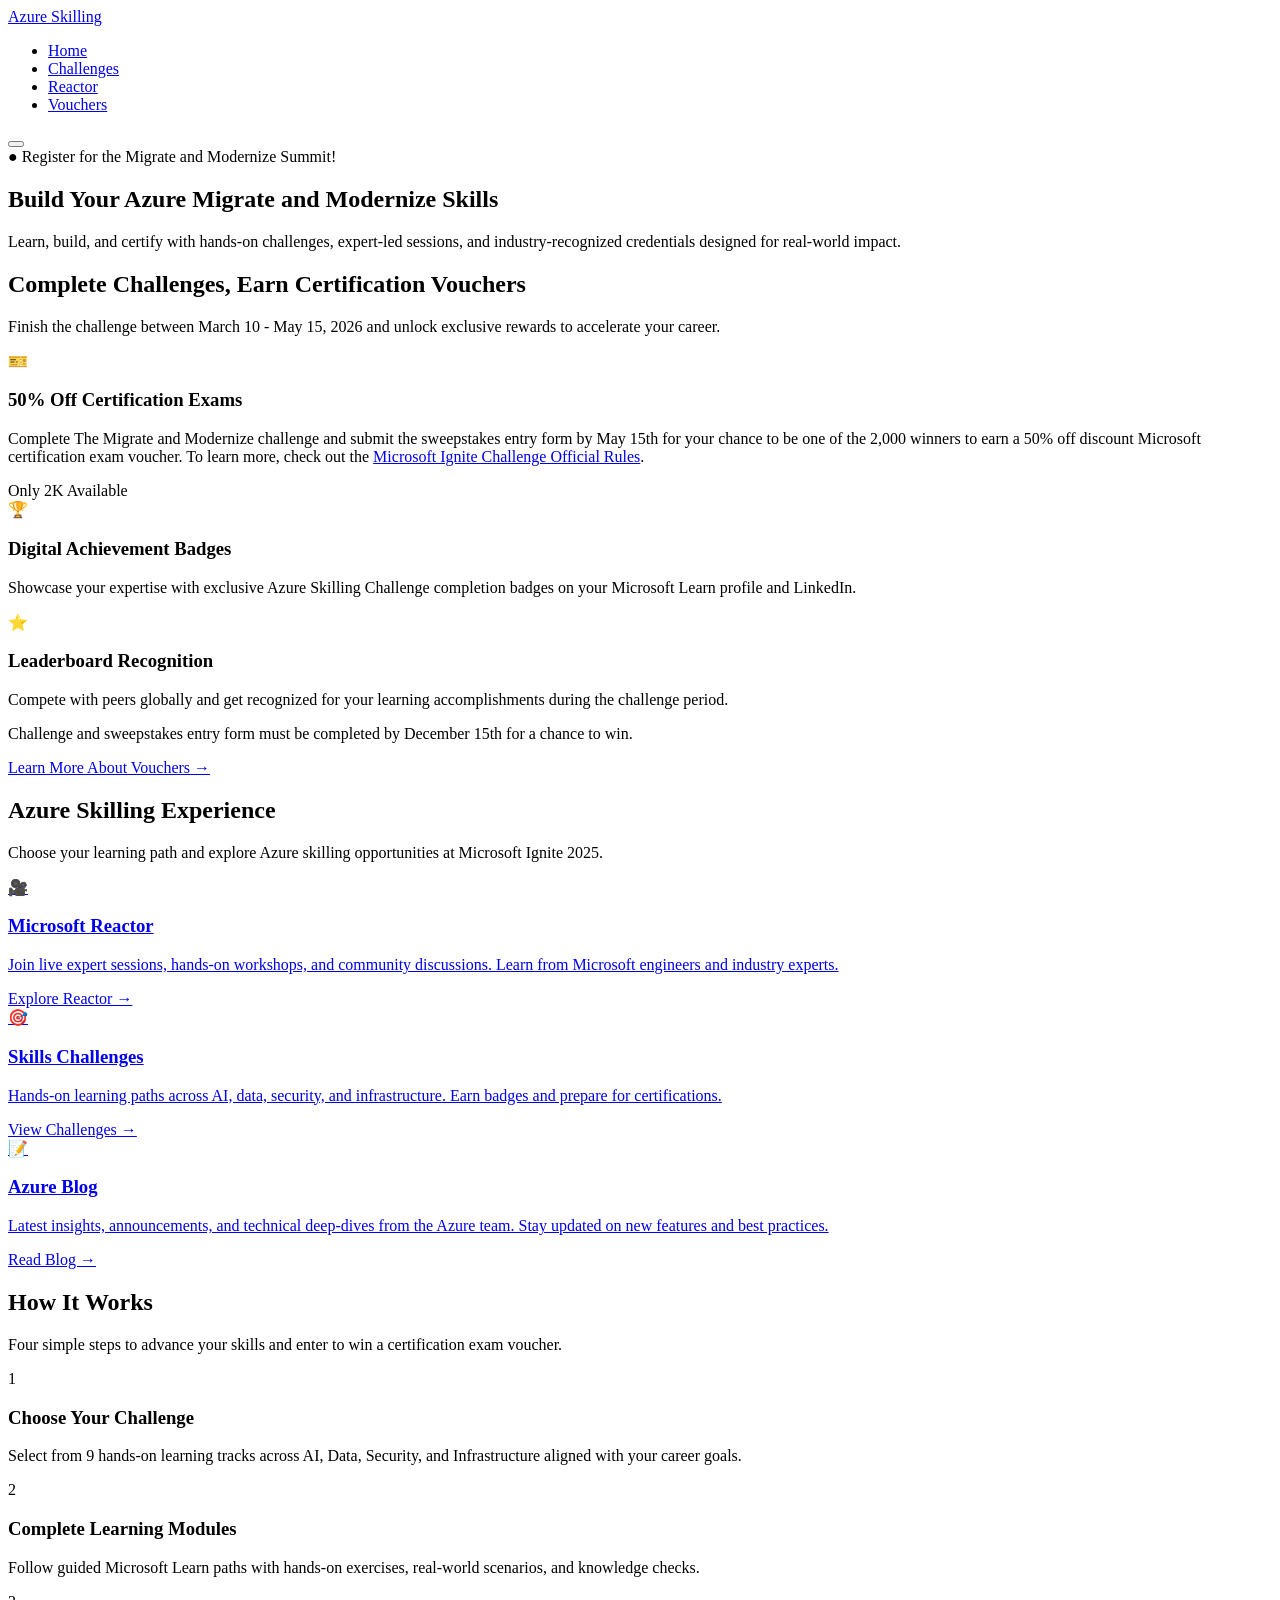
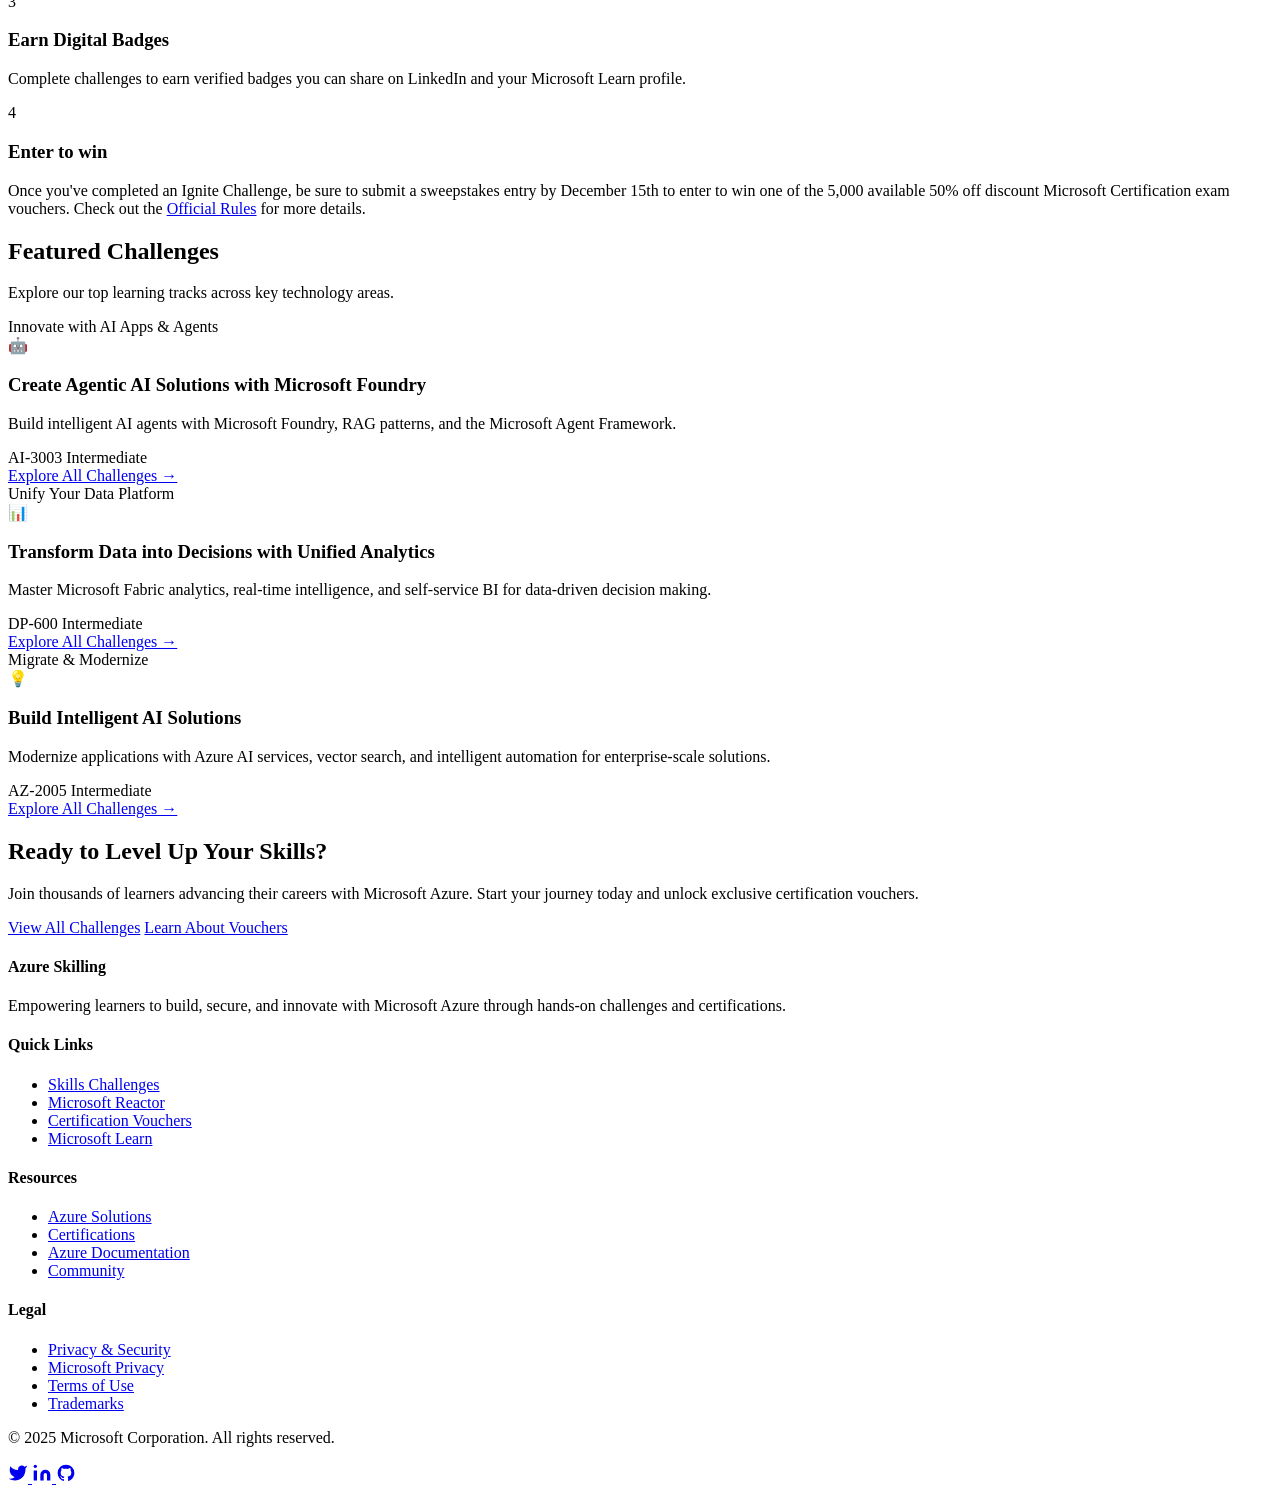
==== index.html @ 459937ad "Revise index.html for Migrate and Modernize event Updated event details and descriptions for the Mig" ====
<!DOCTYPE html>
<html lang="en">
<head>
    <meta charset="UTF-8">
    <meta name="viewport" content="width=device-width, initial-scale=1.0">
    <meta name="description" content="Azure Migrate and Modernize Skilling. Explore hands-on challenges, expert-led Reactor sessions, certification vouchers, and the latest Azure innovations.">
    <meta name="keywords" content="Azure, Microsoft, Migrate and Modernize, Skills Challenge, Cloud Learning, Windows Server, Linux, Database, Data, Security, Certification, Microsoft Learn">
    <meta name="author" content="Microsoft">
    <meta name="robots" content="index, follow">

    <!-- Open Graph / Social Media -->
    <meta property="og:type" content="website">
    <meta property="og:url" content="https://azure.github.io/azure-skilling-challenges-2025/">
    <meta property="og:title" content="Azure Skilling at Microsoft Ignite 2025">
    <meta property="og:description" content="Explore hands-on challenges, expert-led sessions, and certification opportunities at Microsoft Ignite 2025.">

    <!-- Favicon -->
    <link rel="icon" href="data:image/svg+xml,<svg xmlns=%22http://www.w3.org/2000/svg%22 viewBox=%220 0 100 100%22><text y=%22.9em%22 font-size=%2290%22>☁️</text></svg>">

    <title>Azure Migrate and Modernize Skilling | Learn, Build, Certify</title>

    <link rel="stylesheet" href="styles.css">
</head>
<body>
    <!-- Navigation Bar -->
    <nav class="navbar" role="navigation" aria-label="Main navigation">
        <div class="container">
            <div class="nav-brand">
                <a href="index.html" class="nav-logo" aria-label="Azure Skilling Home">
                    <span class="nav-title">Azure Skilling</span>
                </a>
            </div>
            <ul class="nav-links">
                <li><a href="index.html" class="nav-link active">Home</a></li>
                <li><a href="challenges.html" class="nav-link">Challenges</a></li>
                <li><a href="reactor.html" class="nav-link">Reactor</a></li>
                <li><a href="vouchers.html" class="nav-link">Vouchers</a></li>
            </ul>
            <button class="nav-toggle" aria-label="Toggle navigation" aria-expanded="false">
                <span class="nav-toggle-icon"></span>
            </button>
        </div>
    </nav>

    <!-- Event Ribbon -->
    <div class="event-ribbon" role="banner">
        <div class="container">
            <span class="live-indicator" aria-label="Live event">●</span>
            <span class="event-text">Register for the Migrate and Modernize Summit!</span>
        </div>
    </div>

    <!-- Hero Section -->
    <section class="hero" role="main">
        <div class="hero-banner"></div>
        <div class="container">
            <h1 class="hero-title">Build Your Azure Migrate and Modernize Skills</h1>
            <p class="hero-subtitle">Learn, build, and certify with hands-on challenges, expert-led sessions, and industry-recognized credentials designed for real-world impact.</p>
        </div>
    </section>

    <!-- Vouchers Section -->
    <section class="vouchers">
        <div class="container">
            <h2 class="section-title">Complete Challenges, Earn Certification Vouchers</h2>
            <p class="section-subtitle">Finish the challenge between March 10 - May 15, 2026 and unlock exclusive rewards to accelerate your career.</p>

            <div class="vouchers-grid">
                <div class="voucher-card featured">
                    <div class="voucher-icon">🎫</div>
                    <h3 class="voucher-title">50% Off Certification Exams</h3>
                    <p class="voucher-description">Complete The Migrate and Modernize challenge and submit the sweepstakes entry form by May 15th for your chance to be one of the 2,000 winners to earn a 50% off discount Microsoft certification exam voucher. To learn more, check out the <a href="official-rules.html">Microsoft Ignite Challenge Official Rules</a>.</p>
                    <div class="voucher-badge">Only 2K Available</div>
                </div>

                <div class="voucher-card">
                    <div class="voucher-icon">🏆</div>
                    <h3 class="voucher-title">Digital Achievement Badges</h3>
                    <p class="voucher-description">Showcase your expertise with exclusive Azure Skilling Challenge completion badges on your Microsoft Learn profile and LinkedIn.</p>
                </div>

                <div class="voucher-card">
                    <div class="voucher-icon">⭐</div>
                    <h3 class="voucher-title">Leaderboard Recognition</h3>
                    <p class="voucher-description">Compete with peers globally and get recognized for your learning accomplishments during the challenge period.</p>
                </div>
            </div>

            <p class="vouchers-note">Challenge and sweepstakes entry form must be completed by December 15th for a chance to win.</p>

            <div class="vouchers-cta">
                <a href="vouchers.html" class="btn btn-secondary">Learn More About Vouchers →</a>
            </div>
        </div>
    </section>

    <!-- Azure Skilling Experience Section -->
    <section class="skilling-experience">
        <div class="hero-banner"></div>
        <div class="container">
            <h2 class="section-title">Azure Skilling Experience</h2>
            <p class="section-subtitle">Choose your learning path and explore Azure skilling opportunities at Microsoft Ignite 2025.</p>

            <div class="experience-grid">
                <!-- Reactor Tile -->
                <a href="reactor.html" class="experience-card reactor-card">
                    <div class="experience-content">
                        <div class="experience-icon">🎥</div>
                        <h3 class="experience-title">Microsoft Reactor</h3>
                        <p class="experience-description">Join live expert sessions, hands-on workshops, and community discussions. Learn from Microsoft engineers and industry experts.</p>
                        <span class="experience-cta">Explore Reactor →</span>
                    </div>
                </a>

                <!-- Challenges Tile -->
                <a href="challenges.html" class="experience-card challenges-card">
                    <div class="experience-content">
                        <div class="experience-icon">🎯</div>
                        <h3 class="experience-title">Skills Challenges</h3>
                        <p class="experience-description">Hands-on learning paths across AI, data, security, and infrastructure. Earn badges and prepare for certifications.</p>
                        <span class="experience-cta">View Challenges →</span>
                    </div>
                </a>

                <!-- Blog Tile -->
                <a href="https://aka.ms/Ignite25-SkillingBlog" class="experience-card blog-card" target="_blank" rel="noopener noreferrer">
                    <div class="experience-content">
                        <div class="experience-icon">📝</div>
                        <h3 class="experience-title">Azure Blog</h3>
                        <p class="experience-description">Latest insights, announcements, and technical deep-dives from the Azure team. Stay updated on new features and best practices.</p>
                        <span class="experience-cta">Read Blog →</span>
                    </div>
                </a>
            </div>
        </div>
    </section>

    <!-- How It Works Section -->
    <section class="how-it-works">
        <div class="container">
            <h2 class="section-title">How It Works</h2>
            <p class="section-subtitle">Four simple steps to advance your skills and enter to win a certification exam voucher.</p>

            <div class="steps-grid">
                <div class="step-card">
                    <div class="step-number">1</div>
                    <h3 class="step-title">Choose Your Challenge</h3>
                    <p class="step-description">Select from 9 hands-on learning tracks across AI, Data, Security, and Infrastructure aligned with your career goals.</p>
                </div>

                <div class="step-card">
                    <div class="step-number">2</div>
                    <h3 class="step-title">Complete Learning Modules</h3>
                    <p class="step-description">Follow guided Microsoft Learn paths with hands-on exercises, real-world scenarios, and knowledge checks.</p>
                </div>

                <div class="step-card">
                    <div class="step-number">3</div>
                    <h3 class="step-title">Earn Digital Badges</h3>
                    <p class="step-description">Complete challenges to earn verified badges you can share on LinkedIn and your Microsoft Learn profile.</p>
                </div>

                <div class="step-card">
                    <div class="step-number">4</div>
                    <h3 class="step-title">Enter to win</h3>
                    <p class="step-description">Once you've completed an Ignite Challenge, be sure to submit a sweepstakes entry by December 15th to enter to win one of the 5,000 available 50% off discount Microsoft Certification exam vouchers. Check out the <a href="official-rules.html">Official Rules</a> for more details.</p>
                </div>
            </div>
        </div>
    </section>

    <!-- Featured Challenges Section -->
    <section class="featured-challenges">
        <div class="hero-banner"></div>
        <div class="container">
            <h2 class="section-title">Featured Challenges</h2>
            <p class="section-subtitle">Explore our top learning tracks across key technology areas.</p>

            <div class="featured-grid">
                <!-- Featured Challenge 1: Innovate with AI Apps & Agents -->
                <article class="featured-card ai-featured">
                    <div class="featured-label">Innovate with AI Apps & Agents</div>
                    <div class="featured-emoji">🤖</div>
                    <h3 class="featured-title">Create Agentic AI Solutions with Microsoft Foundry</h3>
                    <p class="featured-desc">Build intelligent AI agents with Microsoft Foundry, RAG patterns, and the Microsoft Agent Framework.</p>
                    <div class="featured-meta">
                        <span class="featured-cert">AI-3003</span>
                        <span class="featured-level">Intermediate</span>
                    </div>
                    <a href="challenges.html" class="btn btn-featured">Explore All Challenges →</a>
                </article>

                <!-- Featured Challenge 2: Unify Your Data Platform -->
                <article class="featured-card data-featured">
                    <div class="featured-label">Unify Your Data Platform</div>
                    <div class="featured-emoji">📊</div>
                    <h3 class="featured-title">Transform Data into Decisions with Unified Analytics</h3>
                    <p class="featured-desc">Master Microsoft Fabric analytics, real-time intelligence, and self-service BI for data-driven decision making.</p>
                    <div class="featured-meta">
                        <span class="featured-cert">DP-600</span>
                        <span class="featured-level">Intermediate</span>
                    </div>
                    <a href="challenges.html" class="btn btn-featured">Explore All Challenges →</a>
                </article>

                <!-- Featured Challenge 3: Migrate & Modernize -->
                <article class="featured-card migrate-featured">
                    <div class="featured-label">Migrate & Modernize</div>
                    <div class="featured-emoji">💡</div>
                    <h3 class="featured-title">Build Intelligent AI Solutions</h3>
                    <p class="featured-desc">Modernize applications with Azure AI services, vector search, and intelligent automation for enterprise-scale solutions.</p>
                    <div class="featured-meta">
                        <span class="featured-cert">AZ-2005</span>
                        <span class="featured-level">Intermediate</span>
                    </div>
                    <a href="challenges.html" class="btn btn-featured">Explore All Challenges →</a>
                </article>
            </div>
        </div>
    </section>

    <!-- Ready to Level Up Section -->
    <section class="cta-section">
        <div class="container">
            <h2 class="cta-title">Ready to Level Up Your Skills?</h2>
            <p class="cta-description">Join thousands of learners advancing their careers with Microsoft Azure. Start your journey today and unlock exclusive certification vouchers.</p>
            <div class="cta-buttons">
                <a href="challenges.html" class="btn btn-primary btn-large">View All Challenges</a>
                <a href="vouchers.html" class="btn btn-secondary btn-large">Learn About Vouchers</a>
            </div>
        </div>
    </section>

    <!-- Footer -->
    <footer class="footer">
        <div class="container">
            <div class="footer-grid">
                <div class="footer-column">
                    <h4 class="footer-heading">Azure Skilling</h4>
                    <p class="footer-text">Empowering learners to build, secure, and innovate with Microsoft Azure through hands-on challenges and certifications.</p>
                </div>

                <div class="footer-column">
                    <h4 class="footer-heading">Quick Links</h4>
                    <ul class="footer-links">
                        <li><a href="challenges.html">Skills Challenges</a></li>
                        <li><a href="reactor.html">Microsoft Reactor</a></li>
                        <li><a href="vouchers.html">Certification Vouchers</a></li>
                        <li><a href="https://learn.microsoft.com" target="_blank" rel="noopener noreferrer">Microsoft Learn</a></li>
                    </ul>
                </div>

                <div class="footer-column">
                    <h4 class="footer-heading">Resources</h4>
                    <ul class="footer-links">
                        <li><a href="https://azure.microsoft.com/en-us/solutions/" target="_blank" rel="noopener noreferrer">Azure Solutions</a></li>
                        <li><a href="https://learn.microsoft.com/en-us/certifications/" target="_blank" rel="noopener noreferrer">Certifications</a></li>
                        <li><a href="https://docs.microsoft.com/en-us/azure/" target="_blank" rel="noopener noreferrer">Azure Documentation</a></li>
                        <li><a href="https://azure.microsoft.com/en-us/community/" target="_blank" rel="noopener noreferrer">Community</a></li>
                    </ul>
                </div>

                <div class="footer-column">
                    <h4 class="footer-heading">Legal</h4>
                    <ul class="footer-links">
                        <li><a href="privacy.html">Privacy & Security</a></li>
                        <li><a href="https://privacy.microsoft.com/en-us/privacystatement" target="_blank" rel="noopener noreferrer">Microsoft Privacy</a></li>
                        <li><a href="https://www.microsoft.com/en-us/legal/terms-of-use" target="_blank" rel="noopener noreferrer">Terms of Use</a></li>
                        <li><a href="https://www.microsoft.com/en-us/legal/intellectualproperty/trademarks" target="_blank" rel="noopener noreferrer">Trademarks</a></li>
                    </ul>
                </div>
            </div>

            <div class="footer-bottom">
                <p class="footer-copyright">&copy; 2025 Microsoft Corporation. All rights reserved.</p>
                <div class="footer-social">
                    <a href="https://twitter.com/Azure" target="_blank" rel="noopener noreferrer" aria-label="Azure on Twitter">
                        <svg width="20" height="20" fill="currentColor" viewBox="0 0 24 24"><path d="M23 3a10.9 10.9 0 01-3.14 1.53 4.48 4.48 0 00-7.86 3v1A10.66 10.66 0 013 4s-4 9 5 13a11.64 11.64 0 01-7 2c9 5 20 0 20-11.5a4.5 4.5 0 00-.08-.83A7.72 7.72 0 0023 3z"></path></svg>
                    </a>
                    <a href="https://www.linkedin.com/showcase/microsoft-azure" target="_blank" rel="noopener noreferrer" aria-label="Azure on LinkedIn">
                        <svg width="20" height="20" fill="currentColor" viewBox="0 0 24 24"><path d="M16 8a6 6 0 016 6v7h-4v-7a2 2 0 00-2-2 2 2 0 00-2 2v7h-4v-7a6 6 0 016-6zM2 9h4v12H2z"></path><circle cx="4" cy="4" r="2"></circle></svg>
                    </a>
                    <a href="https://github.com/Azure" target="_blank" rel="noopener noreferrer" aria-label="Azure on GitHub">
                        <svg width="20" height="20" fill="currentColor" viewBox="0 0 24 24"><path d="M12 2A10 10 0 002 12c0 4.42 2.87 8.17 6.84 9.5.5.08.66-.23.66-.5v-1.69c-2.77.6-3.36-1.34-3.36-1.34-.46-1.16-1.11-1.47-1.11-1.47-.91-.62.07-.6.07-.6 1 .07 1.53 1.03 1.53 1.03.87 1.52 2.34 1.07 2.91.83.09-.65.35-1.09.63-1.34-2.22-.25-4.55-1.11-4.55-4.92 0-1.11.38-2 1.03-2.71-.1-.25-.45-1.29.1-2.64 0 0 .84-.27 2.75 1.02.79-.22 1.65-.33 2.5-.33.85 0 1.71.11 2.5.33 1.91-1.29 2.75-1.02 2.75-1.02.55 1.35.2 2.39.1 2.64.65.71 1.03 1.6 1.03 2.71 0 3.82-2.34 4.66-4.57 4.91.36.31.69.92.69 1.85V21c0 .27.16.59.67.5C19.14 20.16 22 16.42 22 12A10 10 0 0012 2z"></path></svg>
                    </a>
                </div>
            </div>
        </div>
    </footer>

    <script src="script.js"></script>
</body>
</html>
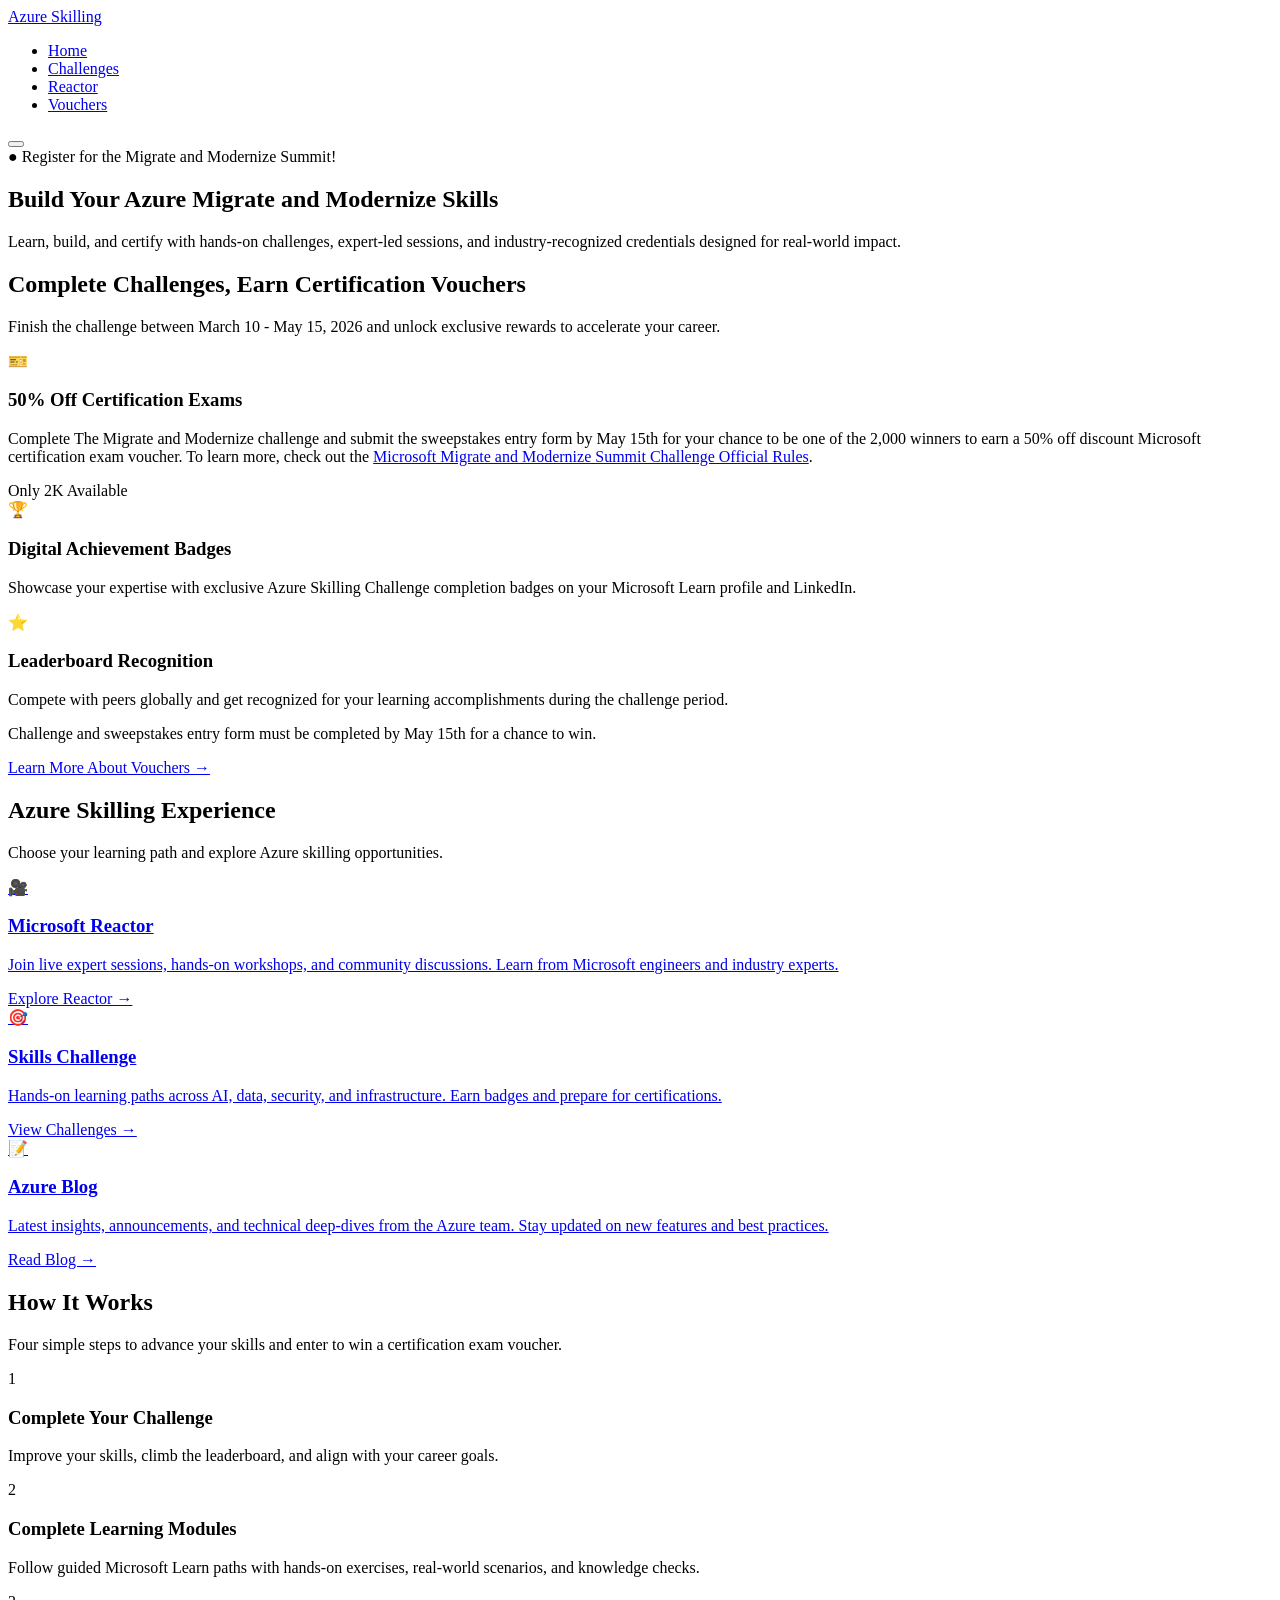
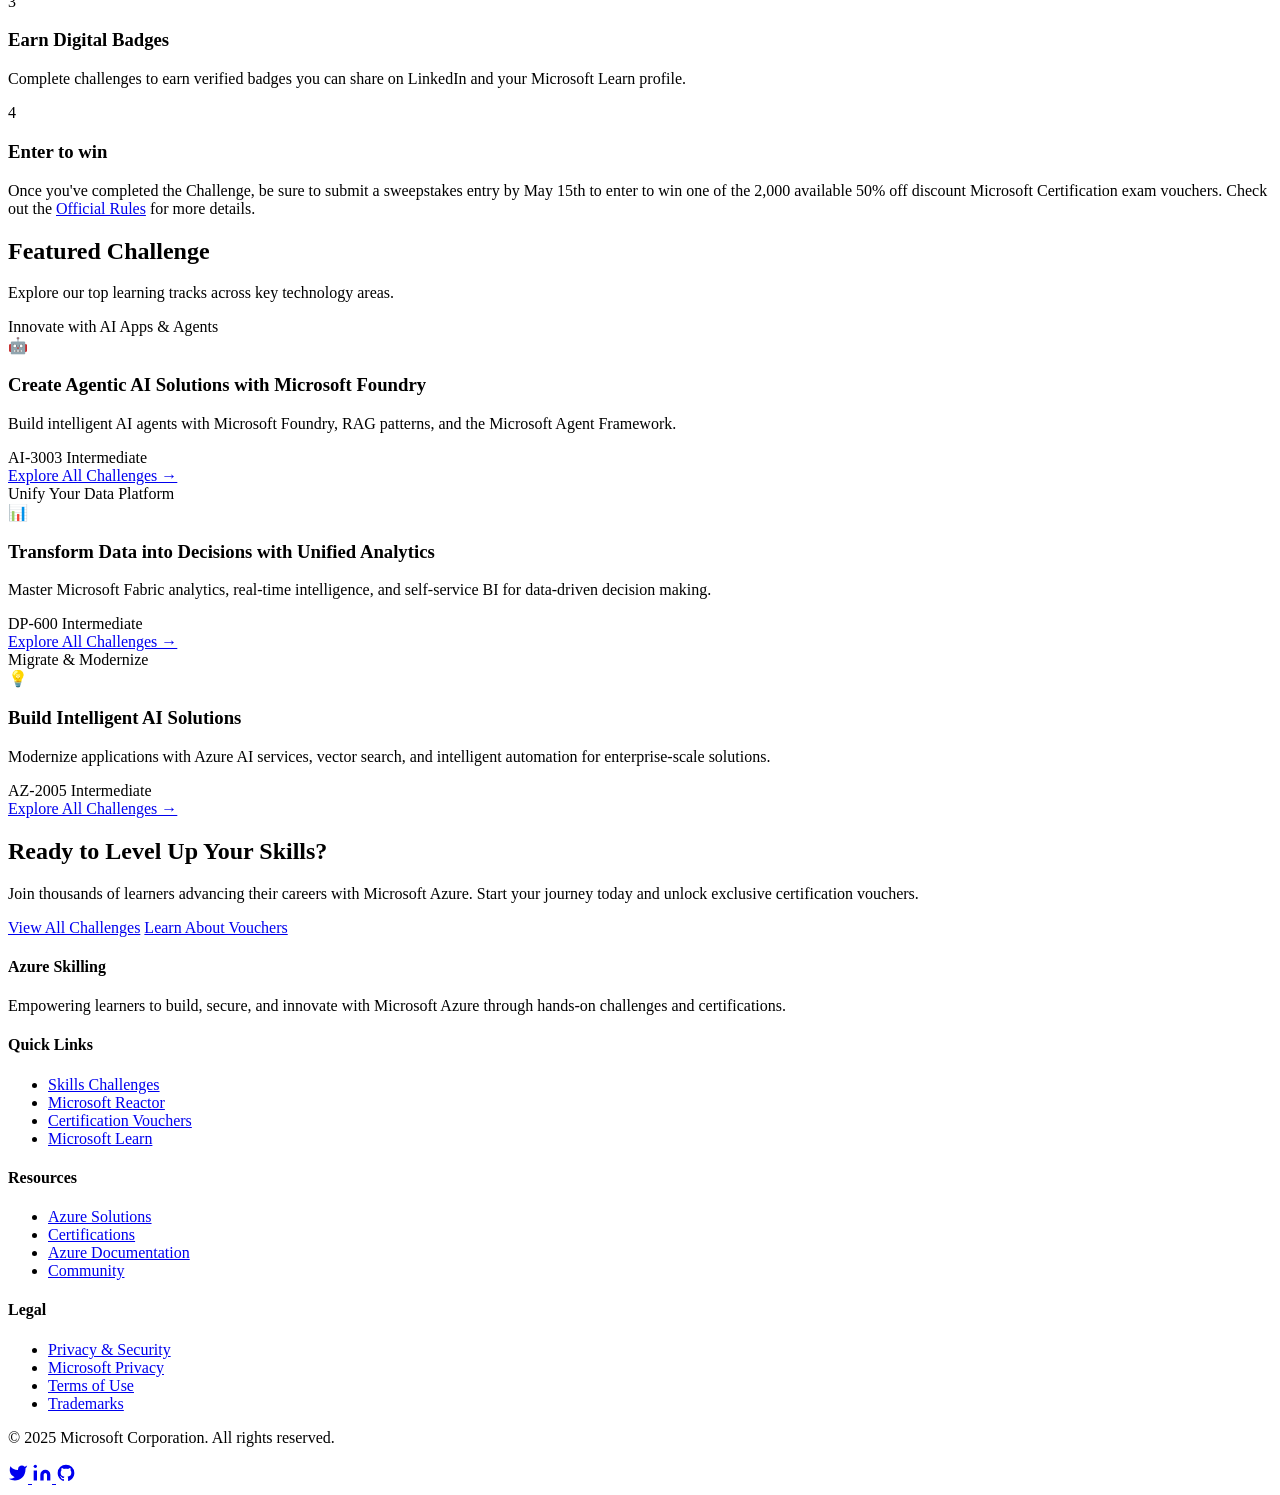
==== commit 9f9de108: "Update index.html for Migrate and Modernize challenge Updated Open Graph meta tags and voucher detai" ====
--- a/index.html
+++ b/index.html
@@ -10,8 +10,8 @@
 
     <!-- Open Graph / Social Media -->
     <meta property="og:type" content="website">
-    <meta property="og:url" content="https://azure.github.io/azure-skilling-challenges-2025/">
-    <meta property="og:title" content="Azure Skilling at Microsoft Ignite 2025">
+    <meta property="og:url" content="https://azure.github.io/MigrateModernizeSkilling/">
+    <meta property="og:title" content="Azure Migrate and Modernize Skilling">
     <meta property="og:description" content="Explore hands-on challenges, expert-led sessions, and certification opportunities at Microsoft Ignite 2025.">
 
     <!-- Favicon -->
@@ -69,7 +69,7 @@
                 <div class="voucher-card featured">
                     <div class="voucher-icon">🎫</div>
                     <h3 class="voucher-title">50% Off Certification Exams</h3>
-                    <p class="voucher-description">Complete The Migrate and Modernize challenge and submit the sweepstakes entry form by May 15th for your chance to be one of the 2,000 winners to earn a 50% off discount Microsoft certification exam voucher. To learn more, check out the <a href="official-rules.html">Microsoft Ignite Challenge Official Rules</a>.</p>
+                    <p class="voucher-description">Complete The Migrate and Modernize challenge and submit the sweepstakes entry form by May 15th for your chance to be one of the 2,000 winners to earn a 50% off discount Microsoft certification exam voucher. To learn more, check out the <a href="official-rules.html">Microsoft Migrate and Modernize Summit Challenge Official Rules</a>.</p>
                     <div class="voucher-badge">Only 2K Available</div>
                 </div>
 
@@ -86,7 +86,7 @@
                 </div>
             </div>
 
-            <p class="vouchers-note">Challenge and sweepstakes entry form must be completed by December 15th for a chance to win.</p>
+            <p class="vouchers-note">Challenge and sweepstakes entry form must be completed by May 15th for a chance to win.</p>
 
             <div class="vouchers-cta">
                 <a href="vouchers.html" class="btn btn-secondary">Learn More About Vouchers →</a>
@@ -99,7 +99,7 @@
         <div class="hero-banner"></div>
         <div class="container">
             <h2 class="section-title">Azure Skilling Experience</h2>
-            <p class="section-subtitle">Choose your learning path and explore Azure skilling opportunities at Microsoft Ignite 2025.</p>
+            <p class="section-subtitle">Choose your learning path and explore Azure skilling opportunities.</p>
 
             <div class="experience-grid">
                 <!-- Reactor Tile -->
@@ -116,7 +116,7 @@
                 <a href="challenges.html" class="experience-card challenges-card">
                     <div class="experience-content">
                         <div class="experience-icon">🎯</div>
-                        <h3 class="experience-title">Skills Challenges</h3>
+                        <h3 class="experience-title">Skills Challenge</h3>
                         <p class="experience-description">Hands-on learning paths across AI, data, security, and infrastructure. Earn badges and prepare for certifications.</p>
                         <span class="experience-cta">View Challenges →</span>
                     </div>
@@ -144,8 +144,8 @@
             <div class="steps-grid">
                 <div class="step-card">
                     <div class="step-number">1</div>
-                    <h3 class="step-title">Choose Your Challenge</h3>
-                    <p class="step-description">Select from 9 hands-on learning tracks across AI, Data, Security, and Infrastructure aligned with your career goals.</p>
+                    <h3 class="step-title">Complete Your Challenge</h3>
+                    <p class="step-description">Improve your skills, climb the leaderboard, and align with your career goals.</p>
                 </div>
 
                 <div class="step-card">
@@ -163,7 +163,7 @@
                 <div class="step-card">
                     <div class="step-number">4</div>
                     <h3 class="step-title">Enter to win</h3>
-                    <p class="step-description">Once you've completed an Ignite Challenge, be sure to submit a sweepstakes entry by December 15th to enter to win one of the 5,000 available 50% off discount Microsoft Certification exam vouchers. Check out the <a href="official-rules.html">Official Rules</a> for more details.</p>
+                    <p class="step-description">Once you've completed the Challenge, be sure to submit a sweepstakes entry by May 15th to enter to win one of the 2,000 available 50% off discount Microsoft Certification exam vouchers. Check out the <a href="official-rules.html">Official Rules</a> for more details.</p>
                 </div>
             </div>
         </div>
@@ -173,7 +173,7 @@
     <section class="featured-challenges">
         <div class="hero-banner"></div>
         <div class="container">
-            <h2 class="section-title">Featured Challenges</h2>
+            <h2 class="section-title">Featured Challenge</h2>
             <p class="section-subtitle">Explore our top learning tracks across key technology areas.</p>
 
             <div class="featured-grid">
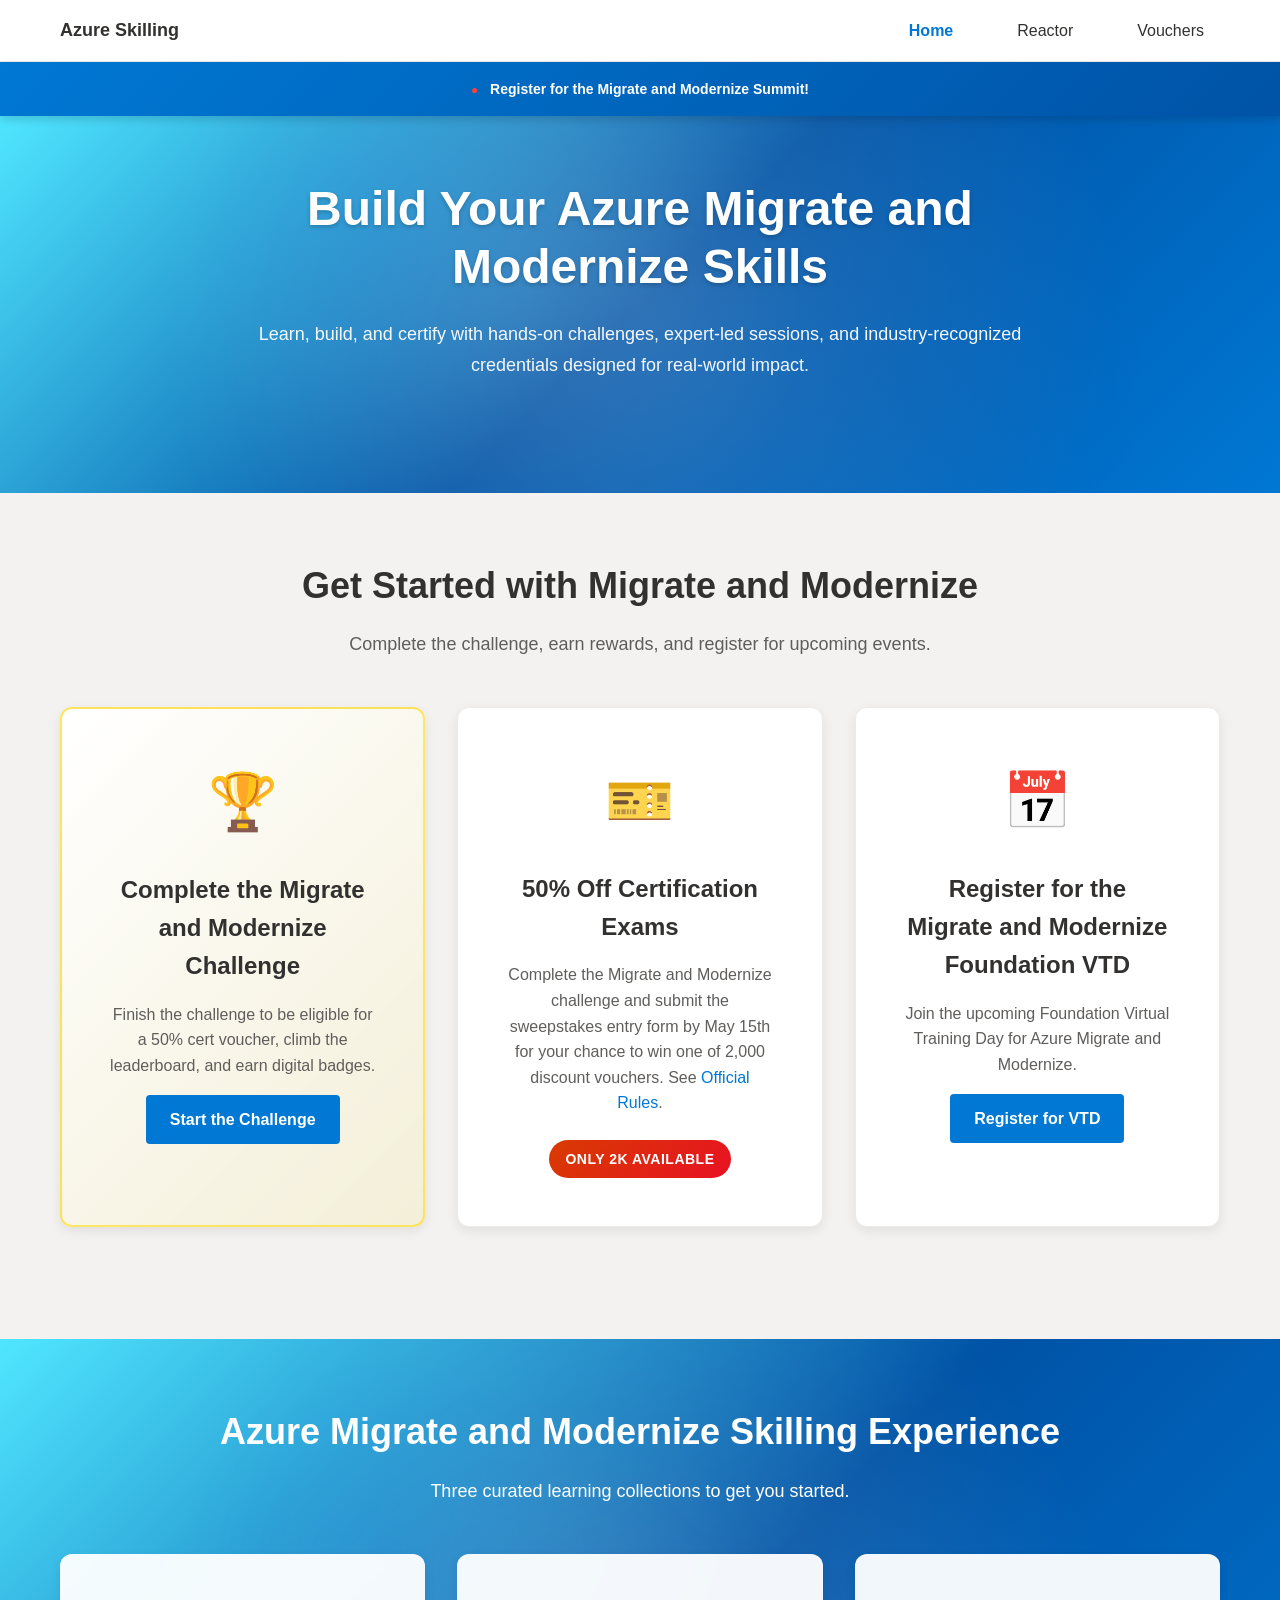
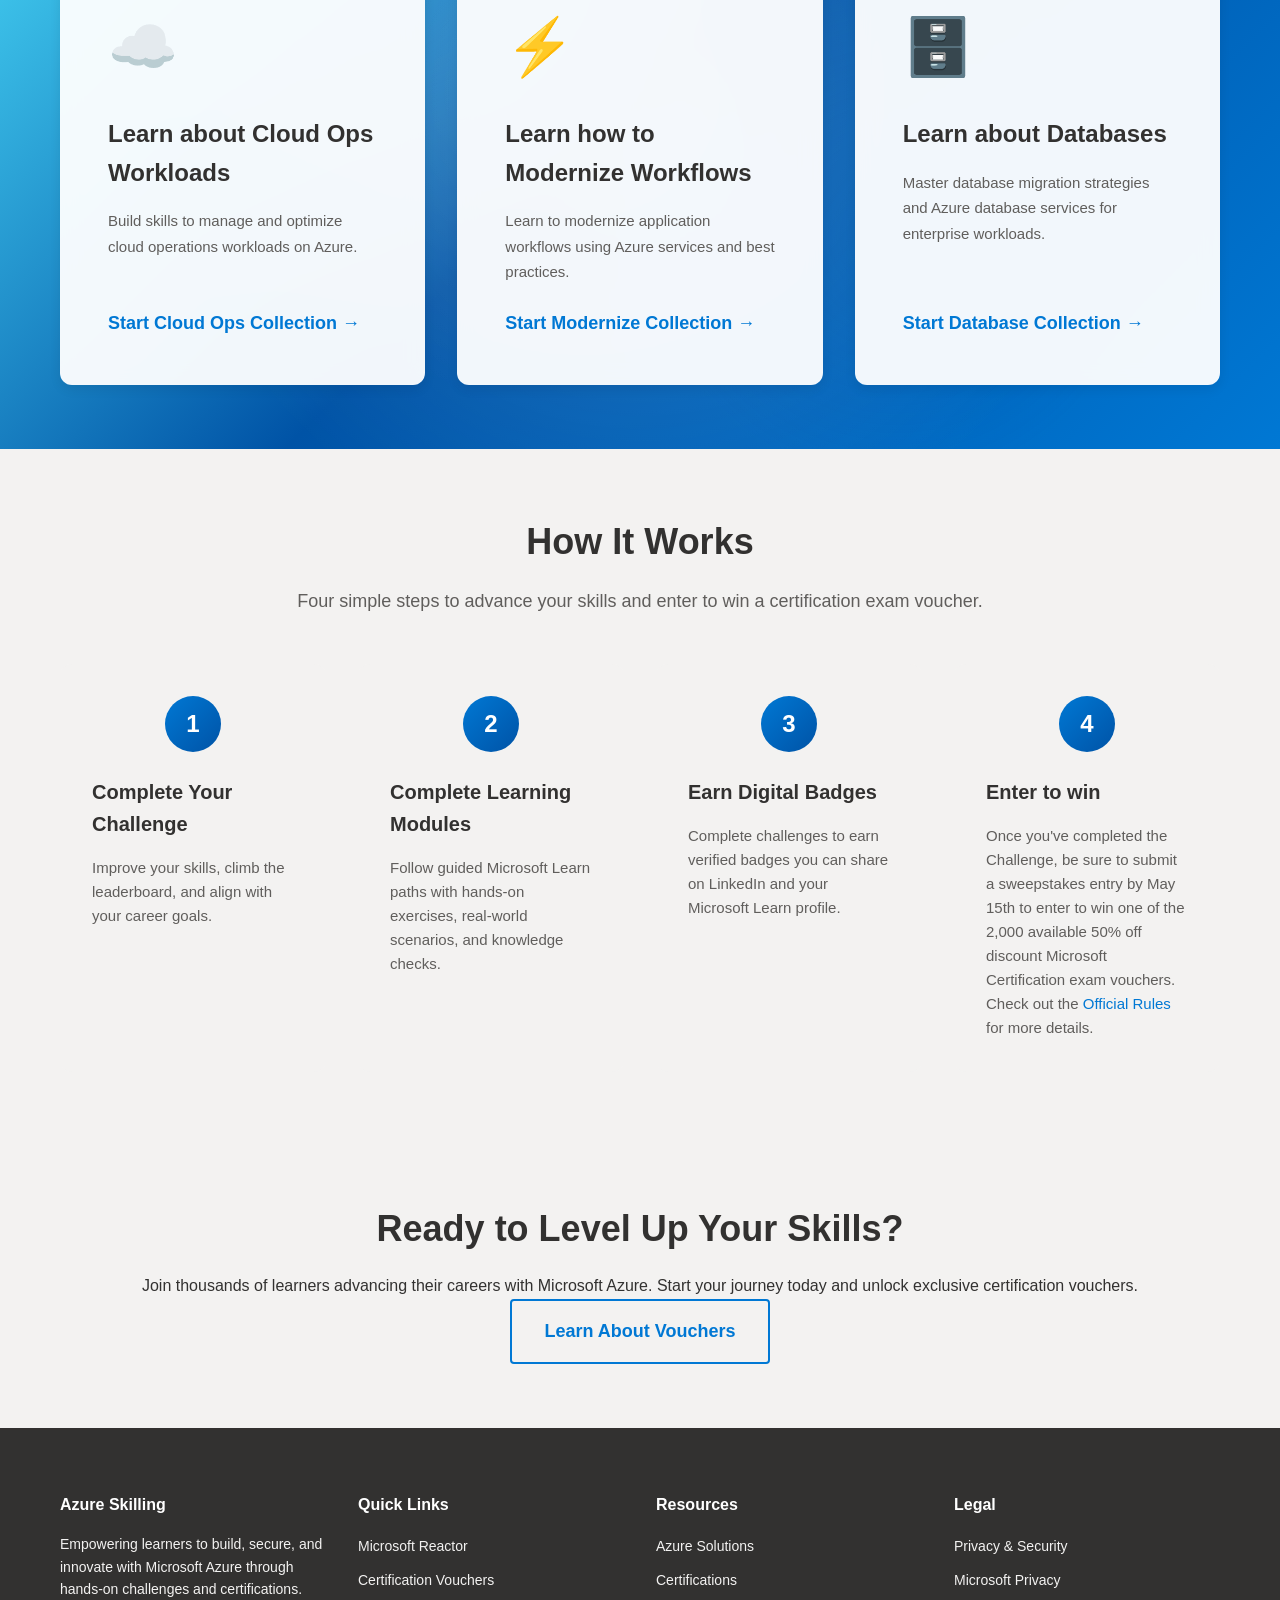
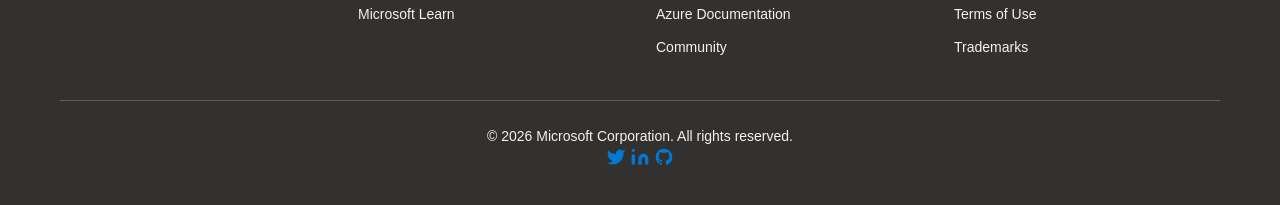
==== commit fb4d8867: "Rebrand site for Migrate and Modernize Summit - Add clickable banner linking to Summit registration " ====
--- a/index.html
+++ b/index.html
@@ -12,7 +12,7 @@
     <meta property="og:type" content="website">
     <meta property="og:url" content="https://azure.github.io/MigrateModernizeSkilling/">
     <meta property="og:title" content="Azure Migrate and Modernize Skilling">
-    <meta property="og:description" content="Explore hands-on challenges, expert-led sessions, and certification opportunities at Microsoft Ignite 2025.">
+    <meta property="og:description" content="Explore hands-on challenges, expert-led sessions, and certification opportunities for Azure Migrate and Modernize.">
 
     <!-- Favicon -->
     <link rel="icon" href="data:image/svg+xml,<svg xmlns=%22http://www.w3.org/2000/svg%22 viewBox=%220 0 100 100%22><text y=%22.9em%22 font-size=%2290%22>☁️</text></svg>">
@@ -32,7 +32,6 @@
             </div>
             <ul class="nav-links">
                 <li><a href="index.html" class="nav-link active">Home</a></li>
-                <li><a href="challenges.html" class="nav-link">Challenges</a></li>
                 <li><a href="reactor.html" class="nav-link">Reactor</a></li>
                 <li><a href="vouchers.html" class="nav-link">Vouchers</a></li>
             </ul>
@@ -45,8 +44,10 @@
     <!-- Event Ribbon -->
     <div class="event-ribbon" role="banner">
         <div class="container">
-            <span class="live-indicator" aria-label="Live event">●</span>
-            <span class="event-text">Register for the Migrate and Modernize Summit!</span>
+            <a href="https://msevents.microsoft.com/event?id=2364825443" target="_blank" rel="noopener noreferrer" style="color: inherit; text-decoration: none;">
+                <span class="live-indicator" aria-label="Live event">●</span>
+                <span class="event-text">Register for the Migrate and Modernize Summit!</span>
+            </a>
         </div>
     </div>
 
@@ -59,76 +60,75 @@
         </div>
     </section>
 
-    <!-- Vouchers Section -->
+    <!-- Top Cards Section -->
     <section class="vouchers">
         <div class="container">
-            <h2 class="section-title">Complete Challenges, Earn Certification Vouchers</h2>
-            <p class="section-subtitle">Finish the challenge between March 10 - May 15, 2026 and unlock exclusive rewards to accelerate your career.</p>
+            <h2 class="section-title">Get Started with Migrate and Modernize</h2>
+            <p class="section-subtitle">Complete the challenge, earn rewards, and register for upcoming events.</p>
 
             <div class="vouchers-grid">
+                <!-- Card 1: Complete the Challenge -->
                 <div class="voucher-card featured">
+                    <div class="voucher-icon">🏆</div>
+                    <h3 class="voucher-title">Complete the Migrate and Modernize Challenge</h3>
+                    <p class="voucher-description">Finish the challenge to be eligible for a 50% cert voucher, climb the leaderboard, and earn digital badges.</p>
+                    <a href="https://aka.ms/MigrateModernizeChallenge2026" class="btn btn-primary" target="_blank" rel="noopener noreferrer" style="margin-top: 16px;">Start the Challenge</a>
+                </div>
+
+                <!-- Card 2: 50% Off Cert Exam -->
+                <div class="voucher-card">
                     <div class="voucher-icon">🎫</div>
                     <h3 class="voucher-title">50% Off Certification Exams</h3>
-                    <p class="voucher-description">Complete The Migrate and Modernize challenge and submit the sweepstakes entry form by May 15th for your chance to be one of the 2,000 winners to earn a 50% off discount Microsoft certification exam voucher. To learn more, check out the <a href="official-rules.html">Microsoft Migrate and Modernize Summit Challenge Official Rules</a>.</p>
+                    <p class="voucher-description">Complete the Migrate and Modernize challenge and submit the sweepstakes entry form by May 15th for your chance to win one of 2,000 discount vouchers. See <a href="official-rules.html">Official Rules</a>.</p>
                     <div class="voucher-badge">Only 2K Available</div>
                 </div>
 
+                <!-- Card 3: Register for VTD -->
                 <div class="voucher-card">
-                    <div class="voucher-icon">🏆</div>
-                    <h3 class="voucher-title">Digital Achievement Badges</h3>
-                    <p class="voucher-description">Showcase your expertise with exclusive Azure Skilling Challenge completion badges on your Microsoft Learn profile and LinkedIn.</p>
-                </div>
-
-                <div class="voucher-card">
-                    <div class="voucher-icon">⭐</div>
-                    <h3 class="voucher-title">Leaderboard Recognition</h3>
-                    <p class="voucher-description">Compete with peers globally and get recognized for your learning accomplishments during the challenge period.</p>
-                </div>
-            </div>
-
-            <p class="vouchers-note">Challenge and sweepstakes entry form must be completed by May 15th for a chance to win.</p>
-
-            <div class="vouchers-cta">
-                <a href="vouchers.html" class="btn btn-secondary">Learn More About Vouchers →</a>
-            </div>
-        </div>
-    </section>
-
-    <!-- Azure Skilling Experience Section -->
+                    <div class="voucher-icon">📅</div>
+                    <h3 class="voucher-title">Register for the Migrate and Modernize Foundation VTD</h3>
+                    <p class="voucher-description">Join the upcoming Foundation Virtual Training Day for Azure Migrate and Modernize.</p>
+                    <a href="https://aka.ms/MIgrateModernizeVTD" class="btn btn-primary" target="_blank" rel="noopener noreferrer" style="margin-top: 16px;">Register for VTD</a>
+                </div>
+            </div>
+        </div>
+    </section>
+
+    <!-- Azure Migrate and Modernize Skilling Experience Section -->
     <section class="skilling-experience">
         <div class="hero-banner"></div>
         <div class="container">
-            <h2 class="section-title">Azure Skilling Experience</h2>
-            <p class="section-subtitle">Choose your learning path and explore Azure skilling opportunities.</p>
+            <h2 class="section-title">Azure Migrate and Modernize Skilling Experience</h2>
+            <p class="section-subtitle">Three curated learning collections to get you started.</p>
 
             <div class="experience-grid">
-                <!-- Reactor Tile -->
-                <a href="reactor.html" class="experience-card reactor-card">
+                <!-- Card A: Cloud Ops -->
+                <a href="https://aka.ms/LearnCloudOpsWorkloads" class="experience-card reactor-card" target="_blank" rel="noopener noreferrer">
                     <div class="experience-content">
-                        <div class="experience-icon">🎥</div>
-                        <h3 class="experience-title">Microsoft Reactor</h3>
-                        <p class="experience-description">Join live expert sessions, hands-on workshops, and community discussions. Learn from Microsoft engineers and industry experts.</p>
-                        <span class="experience-cta">Explore Reactor →</span>
+                        <div class="experience-icon">☁️</div>
+                        <h3 class="experience-title">Learn about Cloud Ops Workloads</h3>
+                        <p class="experience-description">Build skills to manage and optimize cloud operations workloads on Azure.</p>
+                        <span class="experience-cta">Start Cloud Ops Collection →</span>
                     </div>
                 </a>
 
-                <!-- Challenges Tile -->
-                <a href="challenges.html" class="experience-card challenges-card">
+                <!-- Card B: Modernize -->
+                <a href="https://aka.ms/LearnModernizeWorkflows" class="experience-card challenges-card" target="_blank" rel="noopener noreferrer">
                     <div class="experience-content">
-                        <div class="experience-icon">🎯</div>
-                        <h3 class="experience-title">Skills Challenge</h3>
-                        <p class="experience-description">Hands-on learning paths across AI, data, security, and infrastructure. Earn badges and prepare for certifications.</p>
-                        <span class="experience-cta">View Challenges →</span>
+                        <div class="experience-icon">⚡</div>
+                        <h3 class="experience-title">Learn how to Modernize Workflows</h3>
+                        <p class="experience-description">Learn to modernize application workflows using Azure services and best practices.</p>
+                        <span class="experience-cta">Start Modernize Collection →</span>
                     </div>
                 </a>
 
-                <!-- Blog Tile -->
-                <a href="https://aka.ms/Ignite25-SkillingBlog" class="experience-card blog-card" target="_blank" rel="noopener noreferrer">
+                <!-- Card C: Database & Migration -->
+                <a href="https://aka.ms/LearnDB" class="experience-card blog-card" target="_blank" rel="noopener noreferrer">
                     <div class="experience-content">
-                        <div class="experience-icon">📝</div>
-                        <h3 class="experience-title">Azure Blog</h3>
-                        <p class="experience-description">Latest insights, announcements, and technical deep-dives from the Azure team. Stay updated on new features and best practices.</p>
-                        <span class="experience-cta">Read Blog →</span>
+                        <div class="experience-icon">🗄️</div>
+                        <h3 class="experience-title">Learn about Databases</h3>
+                        <p class="experience-description">Master database migration strategies and Azure database services for enterprise workloads.</p>
+                        <span class="experience-cta">Start Database Collection →</span>
                     </div>
                 </a>
             </div>
@@ -169,63 +169,12 @@
         </div>
     </section>
 
-    <!-- Featured Challenges Section -->
-    <section class="featured-challenges">
-        <div class="hero-banner"></div>
-        <div class="container">
-            <h2 class="section-title">Featured Challenge</h2>
-            <p class="section-subtitle">Explore our top learning tracks across key technology areas.</p>
-
-            <div class="featured-grid">
-                <!-- Featured Challenge 1: Innovate with AI Apps & Agents -->
-                <article class="featured-card ai-featured">
-                    <div class="featured-label">Innovate with AI Apps & Agents</div>
-                    <div class="featured-emoji">🤖</div>
-                    <h3 class="featured-title">Create Agentic AI Solutions with Microsoft Foundry</h3>
-                    <p class="featured-desc">Build intelligent AI agents with Microsoft Foundry, RAG patterns, and the Microsoft Agent Framework.</p>
-                    <div class="featured-meta">
-                        <span class="featured-cert">AI-3003</span>
-                        <span class="featured-level">Intermediate</span>
-                    </div>
-                    <a href="challenges.html" class="btn btn-featured">Explore All Challenges →</a>
-                </article>
-
-                <!-- Featured Challenge 2: Unify Your Data Platform -->
-                <article class="featured-card data-featured">
-                    <div class="featured-label">Unify Your Data Platform</div>
-                    <div class="featured-emoji">📊</div>
-                    <h3 class="featured-title">Transform Data into Decisions with Unified Analytics</h3>
-                    <p class="featured-desc">Master Microsoft Fabric analytics, real-time intelligence, and self-service BI for data-driven decision making.</p>
-                    <div class="featured-meta">
-                        <span class="featured-cert">DP-600</span>
-                        <span class="featured-level">Intermediate</span>
-                    </div>
-                    <a href="challenges.html" class="btn btn-featured">Explore All Challenges →</a>
-                </article>
-
-                <!-- Featured Challenge 3: Migrate & Modernize -->
-                <article class="featured-card migrate-featured">
-                    <div class="featured-label">Migrate & Modernize</div>
-                    <div class="featured-emoji">💡</div>
-                    <h3 class="featured-title">Build Intelligent AI Solutions</h3>
-                    <p class="featured-desc">Modernize applications with Azure AI services, vector search, and intelligent automation for enterprise-scale solutions.</p>
-                    <div class="featured-meta">
-                        <span class="featured-cert">AZ-2005</span>
-                        <span class="featured-level">Intermediate</span>
-                    </div>
-                    <a href="challenges.html" class="btn btn-featured">Explore All Challenges →</a>
-                </article>
-            </div>
-        </div>
-    </section>
-
     <!-- Ready to Level Up Section -->
     <section class="cta-section">
         <div class="container">
             <h2 class="cta-title">Ready to Level Up Your Skills?</h2>
             <p class="cta-description">Join thousands of learners advancing their careers with Microsoft Azure. Start your journey today and unlock exclusive certification vouchers.</p>
             <div class="cta-buttons">
-                <a href="challenges.html" class="btn btn-primary btn-large">View All Challenges</a>
                 <a href="vouchers.html" class="btn btn-secondary btn-large">Learn About Vouchers</a>
             </div>
         </div>
@@ -243,7 +192,6 @@
                 <div class="footer-column">
                     <h4 class="footer-heading">Quick Links</h4>
                     <ul class="footer-links">
-                        <li><a href="challenges.html">Skills Challenges</a></li>
                         <li><a href="reactor.html">Microsoft Reactor</a></li>
                         <li><a href="vouchers.html">Certification Vouchers</a></li>
                         <li><a href="https://learn.microsoft.com" target="_blank" rel="noopener noreferrer">Microsoft Learn</a></li>
@@ -272,7 +220,7 @@
             </div>
 
             <div class="footer-bottom">
-                <p class="footer-copyright">&copy; 2025 Microsoft Corporation. All rights reserved.</p>
+                <p class="footer-copyright">&copy; 2026 Microsoft Corporation. All rights reserved.</p>
                 <div class="footer-social">
                     <a href="https://twitter.com/Azure" target="_blank" rel="noopener noreferrer" aria-label="Azure on Twitter">
                         <svg width="20" height="20" fill="currentColor" viewBox="0 0 24 24"><path d="M23 3a10.9 10.9 0 01-3.14 1.53 4.48 4.48 0 00-7.86 3v1A10.66 10.66 0 013 4s-4 9 5 13a11.64 11.64 0 01-7 2c9 5 20 0 20-11.5a4.5 4.5 0 00-.08-.83A7.72 7.72 0 0023 3z"></path></svg>
--- a/styles.css
+++ b/styles.css
@@ -0,0 +1,1530 @@
+/* ==========================================
+   CSS CUSTOM PROPERTIES (THEMING)
+   ========================================== */
+:root {
+    /* Microsoft Color Palette */
+    --color-azure-blue: #0078d4;
+    --color-purple: #0053a6;
+    --color-orange: #d83b01;
+    --color-red: #e81123;
+    --color-green: #107c10;
+    --color-gray: #323130;
+    --color-gray-light: #605e5c;
+    --color-gray-lighter: #edebe9;
+    --color-gray-lightest: #f3f2f1;
+    --color-white: #ffffff;
+    --color-black: #000000;
+
+    /* Typography */
+    --font-primary: 'Segoe UI', -apple-system, BlinkMacSystemFont, 'Roboto', 'Helvetica Neue', sans-serif;
+    --font-size-base: 16px;
+    --font-size-small: 14px;
+    --font-size-large: 18px;
+    --font-size-h1: 48px;
+    --font-size-h2: 36px;
+    --font-size-h3: 24px;
+    --font-size-h4: 20px;
+    --line-height-base: 1.6;
+    --line-height-heading: 1.2;
+
+    /* Spacing */
+    --spacing-xs: 8px;
+    --spacing-sm: 16px;
+    --spacing-md: 24px;
+    --spacing-lg: 32px;
+    --spacing-xl: 48px;
+    --spacing-xxl: 64px;
+
+    /* Shadows (Fluent Design) */
+    --shadow-sm: 0 1px 3px rgba(0, 0, 0, 0.12);
+    --shadow-md: 0 4px 8px rgba(0, 0, 0, 0.14);
+    --shadow-lg: 0 8px 16px rgba(0, 0, 0, 0.16);
+    --shadow-xl: 0 16px 32px rgba(0, 0, 0, 0.18);
+
+    /* Border Radius */
+    --border-radius-sm: 4px;
+    --border-radius-md: 8px;
+    --border-radius-lg: 12px;
+
+    /* Transitions */
+    --transition-fast: 150ms ease-in-out;
+    --transition-base: 250ms ease-in-out;
+    --transition-slow: 350ms ease-in-out;
+
+    /* Layout */
+    --container-max-width: 1200px;
+    --container-padding: 20px;
+}
+
+/* ==========================================
+   RESET & BASE STYLES
+   ========================================== */
+* {
+    margin: 0;
+    padding: 0;
+    box-sizing: border-box;
+}
+
+html {
+    font-size: var(--font-size-base);
+    scroll-behavior: smooth;
+}
+
+body {
+    font-family: var(--font-primary);
+    line-height: var(--line-height-base);
+    color: var(--color-gray);
+    background-color: var(--color-white);
+    -webkit-font-smoothing: antialiased;
+    -moz-osx-font-smoothing: grayscale;
+}
+
+img {
+    max-width: 100%;
+    height: auto;
+}
+
+a {
+    color: var(--color-azure-blue);
+    text-decoration: none;
+    transition: color var(--transition-fast);
+}
+
+a:hover {
+    color: var(--color-purple);
+}
+
+a:focus {
+    outline: 2px solid var(--color-azure-blue);
+    outline-offset: 2px;
+}
+
+/* ==========================================
+   LAYOUT UTILITIES
+   ========================================== */
+.container {
+    max-width: var(--container-max-width);
+    margin: 0 auto;
+    padding: 0 var(--container-padding);
+}
+
+/* ==========================================
+   EVENT RIBBON
+   ========================================== */
+.event-ribbon {
+    background: linear-gradient(135deg, var(--color-azure-blue), var(--color-purple));
+    color: var(--color-white);
+    padding: var(--spacing-sm) 0;
+    text-align: center;
+    font-size: var(--font-size-small);
+    font-weight: 600;
+    position: sticky;
+    top: 0;
+    z-index: 1000;
+    box-shadow: var(--shadow-md);
+}
+
+.live-indicator {
+    color: #ff4136;
+    font-size: 12px;
+    margin-right: var(--spacing-xs);
+    animation: pulse 2s infinite;
+}
+
+@keyframes pulse {
+    0%, 100% { opacity: 1; }
+    50% { opacity: 0.5; }
+}
+
+/* ==========================================
+   HERO SECTION
+   ========================================== */
+.hero {
+    position: relative;
+    background: linear-gradient(135deg, #50e6ff 0%, #0053a6 50%, #0078d4 100%);
+    padding: var(--spacing-xxl) 0;
+    text-align: center;
+    overflow: hidden;
+}
+
+.hero-banner {
+    position: absolute;
+    top: 0;
+    left: 0;
+    width: 100%;
+    height: 100%;
+    /* CSS Custom Properties for dynamic gradient (updated by JavaScript) */
+    --mouse-x: 50%;
+    --mouse-y: 50%;
+    --layer1-x: 40%;
+    --layer1-y: 50%;
+    --layer2-x: 70%;
+    --layer2-y: 70%;
+    --layer3-x: 30%;
+    --layer3-y: 30%;
+    background:
+        /* Mouse-following spotlight with stronger glow */
+        radial-gradient(circle 800px at var(--mouse-x) var(--mouse-y), rgba(255, 255, 255, 0.15) 0%, transparent 60%),
+        /* Parallax layer 1 - slow movement */
+        radial-gradient(circle 600px at var(--layer1-x) var(--layer1-y), rgba(255, 255, 255, 0.08) 0%, transparent 50%),
+        /* Parallax layer 2 - medium movement */
+        radial-gradient(circle 500px at var(--layer2-x) var(--layer2-y), rgba(0, 83, 166, 0.25) 0%, transparent 50%),
+        /* Parallax layer 3 - fast movement */
+        radial-gradient(circle 400px at var(--layer3-x) var(--layer3-y), rgba(0, 120, 212, 0.2) 0%, transparent 50%),
+        /* Base gradient */
+        linear-gradient(135deg, #50e6ff 0%, #0053a6 50%, #0078d4 100%);
+    opacity: 1;
+    z-index: 0;
+    /* Smooth transitions for non-JavaScript updates */
+    transition: background 0.3s ease;
+}
+
+.hero .container {
+    position: relative;
+    z-index: 1;
+}
+
+.hero-title {
+    font-size: var(--font-size-h1);
+    font-weight: 700;
+    line-height: var(--line-height-heading);
+    color: var(--color-white);
+    margin-bottom: var(--spacing-md);
+    max-width: 900px;
+    margin-left: auto;
+    margin-right: auto;
+    text-shadow: 0 2px 4px rgba(0, 0, 0, 0.2);
+}
+
+.hero-subtitle {
+    font-size: var(--font-size-large);
+    color: rgba(255, 255, 255, 0.95);
+    max-width: 800px;
+    margin: 0 auto var(--spacing-xl);
+    line-height: 1.7;
+}
+
+.hero-stats {
+    display: flex;
+    justify-content: center;
+    gap: var(--spacing-xl);
+    flex-wrap: wrap;
+    margin-top: var(--spacing-xl);
+}
+
+.stat {
+    text-align: center;
+    min-width: 150px;
+}
+
+.stat-number {
+    font-size: 48px;
+    font-weight: 700;
+    color: var(--color-white);
+    line-height: 1;
+    text-shadow: 0 2px 4px rgba(0, 0, 0, 0.2);
+}
+
+.stat-label {
+    font-size: var(--font-size-small);
+    color: rgba(255, 255, 255, 0.9);
+    margin-top: var(--spacing-xs);
+    text-transform: uppercase;
+    letter-spacing: 0.5px;
+}
+
+/* ==========================================
+   WHAT YOU'LL LEARN SECTION
+   ========================================== */
+.what-you-learn {
+    padding: var(--spacing-xxl) 0;
+    background-color: var(--color-white);
+    text-align: center;
+}
+
+.what-you-learn .section-title {
+    margin-bottom: var(--spacing-sm);
+}
+
+.what-you-learn .section-subtitle {
+    max-width: 800px;
+    margin: 0 auto;
+    font-size: var(--font-size-large);
+    line-height: 1.7;
+}
+
+/* ==========================================
+   CHALLENGES SECTION
+   ========================================== */
+.challenges {
+    padding: var(--spacing-xxl) 0;
+    background-color: var(--color-gray-lightest);
+}
+
+.section-title {
+    font-size: var(--font-size-h2);
+    font-weight: 700;
+    color: var(--color-gray);
+    text-align: center;
+    margin-bottom: var(--spacing-sm);
+}
+
+.section-subtitle {
+    font-size: var(--font-size-large);
+    color: var(--color-gray-light);
+    text-align: center;
+    max-width: 700px;
+    margin: 0 auto var(--spacing-xl);
+}
+
+.challenges-grid {
+    display: grid;
+    grid-template-columns: repeat(auto-fit, minmax(350px, 1fr));
+    gap: var(--spacing-lg);
+    margin-top: var(--spacing-xl);
+}
+
+.challenge-card {
+    background: var(--color-white);
+    border: 1px solid var(--color-gray-lighter);
+    border-radius: var(--border-radius-lg);
+    padding: var(--spacing-lg);
+    box-shadow: 0 4px 12px rgba(0, 0, 0, 0.08), 0 2px 4px rgba(0, 0, 0, 0.06);
+    transition: all var(--transition-base);
+    position: relative;
+    overflow: hidden;
+    display: flex;
+    flex-direction: column;
+}
+
+.challenge-card::before {
+    content: '';
+    position: absolute;
+    top: 0;
+    left: 0;
+    width: 100%;
+    height: 5px;
+    background: linear-gradient(90deg, var(--card-accent-color, var(--color-azure-blue)), var(--card-accent-color, var(--color-azure-blue)) 70%, transparent);
+    opacity: 1;
+    transition: all var(--transition-base);
+}
+
+.challenge-card:hover {
+    transform: translateY(-6px);
+    box-shadow: 0 16px 32px rgba(0, 0, 0, 0.15), 0 8px 16px rgba(0, 0, 0, 0.1);
+}
+
+.challenge-card:hover::before {
+    height: 6px;
+}
+
+.challenge-card:focus-within {
+    outline: 2px solid var(--color-azure-blue);
+    outline-offset: 2px;
+}
+
+/* Challenge Card Color Accents */
+.ai-card { --card-accent-color: var(--color-purple); }
+.data-card { --card-accent-color: var(--color-orange); }
+.infra-card { --card-accent-color: var(--color-azure-blue); }
+.github-card { --card-accent-color: var(--color-gray); }
+.security-card { --card-accent-color: var(--color-red); }
+.fullstack-card { --card-accent-color: var(--color-green); }
+
+.challenge-icon {
+    font-size: 56px;
+    margin-bottom: var(--spacing-md);
+    text-align: center;
+    display: block;
+}
+
+.challenge-title {
+    font-size: var(--font-size-h3);
+    font-weight: 600;
+    color: var(--color-gray);
+    margin-bottom: var(--spacing-xs);
+}
+
+.challenge-subtitle {
+    font-size: var(--font-size-small);
+    font-weight: 600;
+    color: var(--card-accent-color, var(--color-azure-blue));
+    margin-bottom: var(--spacing-sm);
+    text-transform: uppercase;
+    letter-spacing: 0.5px;
+}
+
+.challenge-description {
+    color: var(--color-gray-light);
+    margin-bottom: var(--spacing-md);
+    line-height: 1.7;
+    font-size: 15px;
+    font-weight: 400;
+    letter-spacing: 0.2px;
+}
+
+.challenge-features {
+    list-style: none;
+    margin-bottom: var(--spacing-md);
+}
+
+.challenge-features li {
+    padding-left: var(--spacing-md);
+    margin-bottom: var(--spacing-xs);
+    position: relative;
+    color: var(--color-gray);
+    font-size: var(--font-size-small);
+}
+
+.challenge-features li::before {
+    content: '✓';
+    position: absolute;
+    left: 0;
+    color: var(--card-accent-color, var(--color-azure-blue));
+    font-weight: 700;
+}
+
+.challenge-meta {
+    display: flex;
+    justify-content: space-between;
+    align-items: center;
+    margin-bottom: var(--spacing-md);
+    margin-top: auto;
+    padding-top: var(--spacing-sm);
+    border-top: 1px solid var(--color-gray-lighter);
+    font-size: var(--font-size-small);
+}
+
+.time-estimate {
+    color: var(--color-gray-light);
+}
+
+.difficulty {
+    padding: 4px 12px;
+    border-radius: 12px;
+    font-size: 12px;
+    font-weight: 600;
+    text-transform: uppercase;
+    letter-spacing: 0.5px;
+}
+
+.difficulty.beginner {
+    background-color: #e8f5e9;
+    color: var(--color-green);
+}
+
+.difficulty.intermediate {
+    background-color: #fff3e0;
+    color: var(--color-orange);
+}
+
+.difficulty.advanced {
+    background-color: #fce4ec;
+    color: var(--color-red);
+}
+
+/* ==========================================
+   BUTTONS
+   ========================================== */
+.btn {
+    display: inline-block;
+    padding: 12px 24px;
+    font-size: var(--font-size-base);
+    font-weight: 600;
+    text-align: center;
+    border-radius: var(--border-radius-sm);
+    border: none;
+    cursor: pointer;
+    transition: all var(--transition-fast);
+    text-decoration: none;
+}
+
+.btn:focus {
+    outline: 2px solid var(--color-azure-blue);
+    outline-offset: 2px;
+}
+
+.btn-primary {
+    background-color: var(--color-azure-blue);
+    color: var(--color-white);
+}
+
+.btn-primary:hover {
+    background-color: var(--color-purple);
+    color: var(--color-white);
+    transform: translateY(-2px);
+    box-shadow: var(--shadow-md);
+}
+
+.btn-secondary {
+    background-color: transparent;
+    color: var(--color-azure-blue);
+    border: 2px solid var(--color-azure-blue);
+}
+
+.btn-secondary:hover {
+    background-color: var(--color-azure-blue);
+    color: var(--color-white);
+}
+
+.btn-large {
+    padding: 16px 32px;
+    font-size: var(--font-size-large);
+}
+
+.challenge-cta {
+    width: 100%;
+    margin-top: var(--spacing-sm);
+}
+
+/* ==========================================
+   CERTIFICATION VOUCHERS SECTION
+   ========================================== */
+.vouchers {
+    background: var(--color-gray-lightest);
+    color: var(--color-gray);
+    padding: var(--spacing-xxl) 0;
+    text-align: center;
+}
+
+.vouchers .section-title {
+    color: var(--color-gray);
+}
+
+.vouchers .section-subtitle {
+    color: var(--color-gray-light);
+}
+
+.vouchers-grid {
+    display: grid;
+    grid-template-columns: repeat(auto-fit, minmax(300px, 1fr));
+    gap: var(--spacing-lg);
+    margin: var(--spacing-xl) 0;
+}
+
+.voucher-card {
+    background: var(--color-white);
+    border-radius: var(--border-radius-lg);
+    padding: var(--spacing-xl);
+    text-align: center;
+    transition: all var(--transition-base);
+    position: relative;
+    overflow: hidden;
+    box-shadow: 0 4px 12px rgba(0, 0, 0, 0.08);
+    border: 1px solid var(--color-gray-lighter);
+}
+
+.voucher-card:hover {
+    transform: translateY(-4px);
+    box-shadow: 0 12px 28px rgba(0, 0, 0, 0.15);
+}
+
+.voucher-card.featured {
+    background: linear-gradient(135deg, rgba(255, 255, 255, 0.98), rgba(255, 215, 0, 0.1));
+    border: 2px solid rgba(255, 215, 0, 0.6);
+}
+
+.voucher-icon {
+    font-size: 56px;
+    margin-bottom: var(--spacing-md);
+}
+
+.voucher-title {
+    font-size: var(--font-size-h3);
+    font-weight: 700;
+    color: var(--color-gray);
+    margin-bottom: var(--spacing-sm);
+}
+
+.voucher-description {
+    font-size: var(--font-size-base);
+    color: var(--color-gray-light);
+    line-height: 1.6;
+}
+
+.voucher-badge {
+    display: inline-block;
+    margin-top: var(--spacing-md);
+    padding: 8px 16px;
+    background: linear-gradient(135deg, var(--color-orange), var(--color-red));
+    color: var(--color-white);
+    font-size: var(--font-size-small);
+    font-weight: 700;
+    text-transform: uppercase;
+    letter-spacing: 0.5px;
+    border-radius: 20px;
+}
+
+.vouchers-note {
+    font-size: var(--font-size-small);
+    opacity: 0.9;
+    font-style: italic;
+    margin-top: var(--spacing-lg);
+    color: var(--color-gray-light);
+}
+
+/* ==========================================
+   ANNOUNCEMENTS SECTION
+   ========================================== */
+.announcements {
+    background: linear-gradient(135deg, #f5f5f5 0%, #ffffff 100%);
+    padding: var(--spacing-xxl) 0;
+}
+
+.announcements-grid {
+    display: grid;
+    grid-template-columns: repeat(auto-fit, minmax(320px, 1fr));
+    gap: var(--spacing-md);
+    margin-top: var(--spacing-xl);
+}
+
+.announcement-card {
+    background: var(--color-white);
+    border: 1px solid var(--color-gray-lighter);
+    border-radius: var(--border-radius-lg);
+    padding: var(--spacing-lg);
+    position: relative;
+    transition: all var(--transition-base);
+    box-shadow: var(--shadow-sm);
+}
+
+.announcement-card:hover {
+    box-shadow: var(--shadow-lg);
+    transform: translateY(-4px);
+}
+
+.announcement-card.featured {
+    border: 2px solid var(--color-azure-blue);
+    box-shadow: 0 4px 12px rgba(0, 120, 212, 0.1);
+}
+
+.announcement-badge {
+    position: absolute;
+    top: 12px;
+    right: 12px;
+    background: var(--color-azure-blue);
+    color: var(--color-white);
+    padding: 4px 12px;
+    border-radius: 12px;
+    font-size: 12px;
+    font-weight: 600;
+    text-transform: uppercase;
+    letter-spacing: 0.5px;
+}
+
+.announcement-icon {
+    font-size: 48px;
+    margin-bottom: var(--spacing-sm);
+    display: block;
+}
+
+.announcement-title {
+    font-size: var(--font-size-h3);
+    font-weight: 700;
+    margin-bottom: var(--spacing-sm);
+    color: var(--color-gray);
+    line-height: 1.3;
+}
+
+.announcement-description {
+    font-size: var(--font-size-base);
+    line-height: 1.6;
+    color: var(--color-gray-light);
+    margin-bottom: var(--spacing-md);
+}
+
+.announcement-meta {
+    display: flex;
+    justify-content: space-between;
+    align-items: center;
+    padding-top: var(--spacing-sm);
+    border-top: 1px solid var(--color-gray-lighter);
+    flex-wrap: wrap;
+    gap: var(--spacing-sm);
+}
+
+.announcement-date {
+    font-size: var(--font-size-small);
+    color: var(--color-gray-light);
+    font-weight: 500;
+}
+
+.announcement-link {
+    color: var(--color-azure-blue);
+    text-decoration: none;
+    font-weight: 600;
+    font-size: var(--font-size-small);
+    transition: color var(--transition-fast);
+    display: inline-flex;
+    align-items: center;
+    gap: 4px;
+}
+
+.announcement-link:hover {
+    color: var(--color-purple);
+}
+
+/* ==========================================
+   HOW IT WORKS SECTION
+   ========================================== */
+.how-it-works {
+    padding: var(--spacing-xxl) 0;
+    background-color: var(--color-gray-lightest);
+}
+
+.steps {
+    display: grid;
+    grid-template-columns: repeat(auto-fit, minmax(250px, 1fr));
+    gap: var(--spacing-lg);
+    margin-top: var(--spacing-xl);
+}
+
+.step {
+    text-align: center;
+    padding: var(--spacing-lg);
+}
+
+.step-number {
+    width: 64px;
+    height: 64px;
+    background: linear-gradient(135deg, var(--color-azure-blue), var(--color-purple));
+    color: var(--color-white);
+    border-radius: 50%;
+    display: flex;
+    align-items: center;
+    justify-content: center;
+    font-size: 28px;
+    font-weight: 700;
+    margin: 0 auto var(--spacing-md);
+}
+
+.step-title {
+    font-size: var(--font-size-h4);
+    font-weight: 600;
+    color: var(--color-gray);
+    margin-bottom: var(--spacing-sm);
+}
+
+.step-description {
+    color: var(--color-gray-light);
+    line-height: 1.6;
+}
+
+/* ==========================================
+   CTA SECTION
+   ========================================== */
+.cta-section {
+    padding: var(--spacing-xxl) 0;
+    background-color: var(--color-gray-lightest);
+    text-align: center;
+}
+
+.cta-title {
+    font-size: var(--font-size-h2);
+    font-weight: 700;
+    color: var(--color-gray);
+    margin-bottom: var(--spacing-sm);
+}
+
+.cta-subtitle {
+    font-size: var(--font-size-large);
+    color: var(--color-gray-light);
+    margin-bottom: var(--spacing-xl);
+}
+
+.cta-buttons {
+    display: flex;
+    justify-content: center;
+    gap: var(--spacing-md);
+    flex-wrap: wrap;
+}
+
+/* ==========================================
+   FOOTER
+   ========================================== */
+.footer {
+    background-color: var(--color-gray);
+    color: var(--color-gray-lightest);
+    padding: var(--spacing-xxl) 0 var(--spacing-lg);
+}
+
+.footer-grid {
+    display: grid;
+    grid-template-columns: repeat(auto-fit, minmax(200px, 1fr));
+    gap: var(--spacing-lg);
+    margin-bottom: var(--spacing-lg);
+}
+
+.footer-heading {
+    font-size: var(--font-size-base);
+    font-weight: 600;
+    color: var(--color-white);
+    margin-bottom: var(--spacing-sm);
+}
+
+.footer-links {
+    list-style: none;
+}
+
+.footer-links li {
+    margin-bottom: var(--spacing-xs);
+}
+
+.footer-links a {
+    color: var(--color-gray-lightest);
+    font-size: var(--font-size-small);
+    transition: color var(--transition-fast);
+}
+
+.footer-links a:hover {
+    color: var(--color-white);
+}
+
+.footer-text {
+    font-size: var(--font-size-small);
+    color: var(--color-gray-lightest);
+    line-height: 1.6;
+}
+
+.footer-bottom {
+    border-top: 1px solid var(--color-gray-light);
+    padding-top: var(--spacing-md);
+    text-align: center;
+    font-size: var(--font-size-small);
+    color: var(--color-gray-lightest);
+}
+
+/* ==========================================
+   WARNING / NOTICE BOX
+   ========================================== */
+.warning-box {
+    margin-top: var(--spacing-xl);
+    padding: var(--spacing-lg);
+    background: #fff3cd;
+    border-left: 4px solid var(--color-orange);
+    border-radius: var(--border-radius-md);
+}
+
+.warning-box-title {
+    margin-top: 0;
+    color: var(--color-orange);
+}
+
+.warning-box-list {
+    color: var(--color-gray-light);
+    line-height: 1.8;
+    margin-left: var(--spacing-md);
+}
+
+.warning-box-note {
+    color: var(--color-gray-light);
+}
+
+/* ==========================================
+   RESPONSIVE DESIGN
+   ========================================== */
+
+/* Mobile (up to 480px) */
+@media (max-width: 480px) {
+    :root {
+        --font-size-h1: 32px;
+        --font-size-h2: 28px;
+        --font-size-h3: 20px;
+        --spacing-xxl: 32px;
+        --spacing-xl: 24px;
+    }
+
+    .hero-stats,
+    .vouchers-grid {
+        gap: var(--spacing-md);
+    }
+
+    .stat {
+        min-width: 120px;
+    }
+
+    .stat-number {
+        font-size: 36px;
+    }
+
+    .vouchers-grid {
+        grid-template-columns: 1fr;
+    }
+
+    .challenges-grid {
+        grid-template-columns: 1fr;
+        gap: var(--spacing-md);
+    }
+
+    .announcements-grid {
+        grid-template-columns: 1fr;
+        gap: var(--spacing-md);
+    }
+
+    .announcement-card {
+        padding: var(--spacing-md);
+    }
+
+    .announcement-icon {
+        font-size: 36px;
+    }
+
+    .announcement-title {
+        font-size: var(--font-size-h4);
+    }
+
+    .announcement-description {
+        font-size: var(--font-size-small);
+    }
+
+    .announcement-meta {
+        flex-direction: column;
+        align-items: flex-start;
+    }
+
+    .cta-buttons {
+        flex-direction: column;
+        align-items: stretch;
+    }
+
+    .btn-large {
+        width: 100%;
+    }
+}
+
+/* Tablet (481px to 768px) */
+@media (min-width: 481px) and (max-width: 768px) {
+    :root {
+        --font-size-h1: 40px;
+        --font-size-h2: 32px;
+    }
+
+    .challenges-grid {
+        grid-template-columns: 1fr;
+    }
+
+    .announcements-grid {
+        grid-template-columns: 1fr;
+    }
+}
+
+/* Desktop (769px to 1200px) - default styles already optimized */
+
+/* Large Desktop (1201px+) */
+@media (min-width: 1201px) {
+    .challenges-grid {
+        grid-template-columns: repeat(3, 1fr);
+    }
+}
+
+/* ==========================================
+   ACCESSIBILITY
+   ========================================== */
+
+/* Reduced Motion */
+@media (prefers-reduced-motion: reduce) {
+    *,
+    *::before,
+    *::after {
+        animation-duration: 0.01ms !important;
+        animation-iteration-count: 1 !important;
+        transition-duration: 0.01ms !important;
+        scroll-behavior: auto !important;
+    }
+
+    .hero-banner::before {
+        animation: none !important;
+    }
+}
+
+/* High Contrast Mode Support */
+@media (prefers-contrast: high) {
+    .challenge-card {
+        border: 2px solid var(--color-gray);
+    }
+
+    .btn-primary {
+        border: 2px solid var(--color-gray);
+    }
+}
+
+/* Focus Visible (for keyboard navigation) */
+:focus-visible {
+    outline: 3px solid var(--color-azure-blue);
+    outline-offset: 2px;
+}
+
+/* Screen Reader Only */
+.sr-only {
+    position: absolute;
+    width: 1px;
+    height: 1px;
+    padding: 0;
+    margin: -1px;
+    overflow: hidden;
+    clip: rect(0, 0, 0, 0);
+    white-space: nowrap;
+    border-width: 0;
+}
+
+/* ==========================================
+   NAVIGATION BAR
+   ========================================== */
+.navbar {
+    background: var(--color-white);
+    border-bottom: 1px solid var(--color-gray-lighter);
+    padding: var(--spacing-sm) 0;
+    position: sticky;
+    top: 0;
+    z-index: 1000;
+    box-shadow: 0 2px 4px rgba(0, 0, 0, 0.05);
+}
+
+.navbar .container {
+    display: flex;
+    justify-content: space-between;
+    align-items: center;
+}
+
+.nav-brand {
+    display: flex;
+    align-items: center;
+}
+
+.nav-logo {
+    display: flex;
+    align-items: center;
+    gap: var(--spacing-sm);
+    text-decoration: none;
+    color: var(--color-gray);
+    font-weight: 600;
+    font-size: var(--font-size-large);
+}
+
+.nav-logo:hover {
+    color: var(--color-azure-blue);
+}
+
+.azure-logo {
+    flex-shrink: 0;
+}
+
+.nav-title {
+    font-weight: 600;
+}
+
+.nav-links {
+    display: flex;
+    list-style: none;
+    gap: var(--spacing-lg);
+    margin: 0;
+    padding: 0;
+}
+
+.nav-link {
+    text-decoration: none;
+    color: var(--color-gray);
+    font-weight: 500;
+    padding: var(--spacing-xs) var(--spacing-sm);
+    border-radius: var(--border-radius-sm);
+    transition: all var(--transition-base);
+}
+
+.nav-link:hover {
+    color: var(--color-azure-blue);
+    background: var(--color-gray-lightest);
+}
+
+.nav-link.active {
+    color: var(--color-azure-blue);
+    font-weight: 600;
+}
+
+.nav-toggle {
+    display: none;
+    background: none;
+    border: none;
+    cursor: pointer;
+    padding: var(--spacing-xs);
+}
+
+.nav-toggle-icon {
+    display: block;
+    width: 24px;
+    height: 2px;
+    background: var(--color-gray);
+    position: relative;
+}
+
+.nav-toggle-icon::before,
+.nav-toggle-icon::after {
+    content: '';
+    position: absolute;
+    width: 24px;
+    height: 2px;
+    background: var(--color-gray);
+    left: 0;
+}
+
+.nav-toggle-icon::before {
+    top: -8px;
+}
+
+.nav-toggle-icon::after {
+    bottom: -8px;
+}
+
+/* ==========================================
+   WHAT YOU'LL LEARN SECTION
+   ========================================== */
+.what-you-learn {
+    padding: var(--spacing-xxl) 0;
+    background: var(--color-gray-lightest);
+}
+
+.section-description {
+    text-align: center;
+    max-width: 800px;
+    margin: 0 auto var(--spacing-xl);
+    color: var(--color-gray-light);
+    font-size: var(--font-size-large);
+    line-height: 1.7;
+}
+
+.learn-grid {
+    display: grid;
+    grid-template-columns: repeat(auto-fit, minmax(250px, 1fr));
+    gap: var(--spacing-lg);
+    margin-top: var(--spacing-xl);
+}
+
+.learn-card {
+    background: var(--color-white);
+    padding: var(--spacing-lg);
+    border-radius: var(--border-radius-lg);
+    text-align: center;
+    box-shadow: 0 2px 8px rgba(0, 0, 0, 0.06);
+    transition: all var(--transition-base);
+}
+
+.learn-card:hover {
+    transform: translateY(-4px);
+    box-shadow: 0 8px 16px rgba(0, 0, 0, 0.1);
+}
+
+.learn-icon {
+    font-size: 48px;
+    margin-bottom: var(--spacing-md);
+    display: block;
+}
+
+.learn-title {
+    font-size: var(--font-size-h4);
+    font-weight: 600;
+    margin-bottom: var(--spacing-sm);
+    color: var(--color-gray);
+}
+
+.learn-description {
+    color: var(--color-gray-light);
+    line-height: 1.6;
+    font-size: 15px;
+}
+
+/* ==========================================
+   AZURE SKILLING EXPERIENCE SECTION
+   ========================================== */
+.skilling-experience {
+    position: relative;
+    padding: var(--spacing-xxl) 0;
+    background: linear-gradient(135deg, #50e6ff 0%, #0053a6 50%, #0078d4 100%);
+    overflow: hidden;
+}
+
+.skilling-experience .section-title,
+.skilling-experience .section-subtitle {
+    position: relative;
+    z-index: 1;
+    color: var(--color-white);
+}
+
+.skilling-experience .container {
+    position: relative;
+    z-index: 1;
+}
+
+.experience-grid {
+    display: grid;
+    grid-template-columns: repeat(auto-fit, minmax(300px, 1fr));
+    gap: var(--spacing-lg);
+    margin-top: var(--spacing-xl);
+}
+
+.experience-card {
+    position: relative;
+    display: block;
+    text-decoration: none;
+    border-radius: var(--border-radius-lg);
+    overflow: hidden;
+    min-height: 320px;
+    transition: all var(--transition-base);
+    box-shadow: 0 4px 12px rgba(0, 0, 0, 0.08);
+}
+
+.experience-card:hover {
+    transform: translateY(-6px);
+    box-shadow: 0 16px 32px rgba(0, 0, 0, 0.15);
+}
+
+.experience-card {
+    background: rgba(255, 255, 255, 0.95);
+    backdrop-filter: blur(10px);
+}
+
+.experience-content {
+    padding: var(--spacing-xl);
+    height: 100%;
+    display: flex;
+    flex-direction: column;
+    justify-content: space-between;
+    color: var(--color-gray);
+}
+
+.experience-icon {
+    font-size: 56px;
+    margin-bottom: var(--spacing-md);
+    display: block;
+}
+
+.experience-title {
+    font-size: var(--font-size-h3);
+    font-weight: 700;
+    margin-bottom: var(--spacing-sm);
+    color: var(--color-gray);
+}
+
+.experience-description {
+    color: var(--color-gray-light);
+    line-height: 1.7;
+    font-size: 15px;
+    margin-bottom: var(--spacing-md);
+}
+
+.experience-cta {
+    display: inline-block;
+    color: var(--color-azure-blue);
+    font-weight: 600;
+    font-size: var(--font-size-large);
+    margin-top: auto;
+}
+
+.experience-card:hover .experience-cta {
+    text-decoration: underline;
+}
+
+/* ==========================================
+   HOW IT WORKS SECTION
+   ========================================== */
+.how-it-works {
+    padding: var(--spacing-xxl) 0;
+    background: var(--color-gray-lightest);
+}
+
+.steps-grid {
+    display: grid;
+    grid-template-columns: repeat(auto-fit, minmax(250px, 1fr));
+    gap: var(--spacing-lg);
+    margin-top: var(--spacing-xl);
+}
+
+.step-card {
+    padding: var(--spacing-lg);
+    background: var(--color-gray-lightest);
+    border-radius: var(--border-radius-lg);
+    position: relative;
+}
+
+.step-number {
+    width: 56px;
+    height: 56px;
+    background: linear-gradient(135deg, var(--color-azure-blue), var(--color-purple));
+    color: var(--color-white);
+    border-radius: 50%;
+    display: flex;
+    align-items: center;
+    justify-content: center;
+    font-size: 24px;
+    font-weight: 700;
+    margin-bottom: var(--spacing-md);
+}
+
+.step-title {
+    font-size: var(--font-size-h4);
+    font-weight: 600;
+    margin-bottom: var(--spacing-sm);
+    color: var(--color-gray);
+}
+
+.step-description {
+    color: var(--color-gray-light);
+    line-height: 1.6;
+    font-size: 15px;
+}
+
+/* ==========================================
+   FEATURED CHALLENGES SECTION
+   ========================================== */
+.featured-challenges {
+    position: relative;
+    padding: var(--spacing-xxl) 0;
+    background: linear-gradient(135deg, #50e6ff 0%, #0053a6 50%, #0078d4 100%);
+    overflow: hidden;
+}
+
+.featured-challenges .section-title,
+.featured-challenges .section-subtitle {
+    position: relative;
+    z-index: 1;
+    color: var(--color-white);
+}
+
+.featured-challenges .container {
+    position: relative;
+    z-index: 1;
+}
+
+.featured-grid {
+    display: grid;
+    grid-template-columns: repeat(auto-fit, minmax(320px, 1fr));
+    gap: var(--spacing-xl);
+    margin-top: var(--spacing-xl);
+}
+
+.featured-card {
+    background: rgba(255, 255, 255, 0.95);
+    backdrop-filter: blur(10px);
+    border-radius: var(--border-radius-lg);
+    padding: var(--spacing-xl);
+    box-shadow: 0 4px 12px rgba(0, 0, 0, 0.08);
+    transition: all var(--transition-base);
+    display: flex;
+    flex-direction: column;
+    position: relative;
+    z-index: 1;
+}
+
+.featured-card:hover {
+    transform: translateY(-4px);
+    box-shadow: 0 12px 24px rgba(0, 0, 0, 0.12);
+}
+
+.featured-label {
+    display: inline-block;
+    padding: 6px 12px;
+    border-radius: 20px;
+    font-size: var(--font-size-small);
+    font-weight: 600;
+    text-transform: uppercase;
+    letter-spacing: 0.5px;
+    margin-bottom: var(--spacing-md);
+    width: fit-content;
+}
+
+.ai-featured .featured-label {
+    background: linear-gradient(135deg, rgba(0, 120, 212, 0.15), rgba(0, 83, 166, 0.15));
+    color: var(--color-azure-blue);
+}
+
+.data-featured .featured-label {
+    background: linear-gradient(135deg, rgba(0, 83, 166, 0.15), rgba(0, 120, 212, 0.15));
+    color: var(--color-purple);
+}
+
+.migrate-featured .featured-label {
+    background: linear-gradient(135deg, rgba(0, 120, 212, 0.15), rgba(16, 124, 16, 0.15));
+    color: var(--color-azure-blue);
+}
+
+.featured-emoji {
+    font-size: 64px;
+    margin-bottom: var(--spacing-md);
+    text-align: center;
+    display: block;
+}
+
+.featured-title {
+    font-size: var(--font-size-h4);
+    font-weight: 600;
+    margin-bottom: var(--spacing-sm);
+    color: var(--color-gray);
+    line-height: 1.3;
+}
+
+.featured-desc {
+    color: var(--color-gray-light);
+    line-height: 1.7;
+    font-size: 15px;
+    margin-bottom: var(--spacing-md);
+    flex-grow: 1;
+}
+
+.featured-meta {
+    display: flex;
+    gap: var(--spacing-sm);
+    margin-bottom: var(--spacing-md);
+    padding-top: var(--spacing-sm);
+    border-top: 1px solid var(--color-gray-lighter);
+}
+
+.featured-cert {
+    padding: 4px 12px;
+    background: var(--color-azure-blue);
+    color: var(--color-white);
+    border-radius: var(--border-radius-sm);
+    font-size: var(--font-size-small);
+    font-weight: 600;
+}
+
+.featured-level {
+    padding: 4px 12px;
+    background: var(--color-gray-lightest);
+    color: var(--color-gray-light);
+    border-radius: var(--border-radius-sm);
+    font-size: var(--font-size-small);
+    font-weight: 500;
+}
+
+.btn-featured {
+    margin-top: auto;
+}
+
+/* ==========================================
+   COMING SOON SECTION
+   ========================================== */
+.coming-soon {
+    padding: var(--spacing-xxl) 0;
+    background: var(--color-gray-lightest);
+}
+
+.coming-soon-content {
+    max-width: 900px;
+    margin: 0 auto;
+    text-align: center;
+}
+
+.coming-soon-icon {
+    font-size: 96px;
+    margin-bottom: var(--spacing-lg);
+}
+
+.coming-soon-title {
+    font-size: var(--font-size-h2);
+    font-weight: 700;
+    margin-bottom: var(--spacing-md);
+    color: var(--color-gray);
+}
+
+.coming-soon-description {
+    font-size: var(--font-size-large);
+    color: var(--color-gray-light);
+    line-height: 1.7;
+    margin-bottom: var(--spacing-xl);
+    max-width: 700px;
+    margin-left: auto;
+    margin-right: auto;
+}
+
+.coming-soon-features {
+    display: grid;
+    grid-template-columns: repeat(auto-fit, minmax(250px, 1fr));
+    gap: var(--spacing-lg);
+    margin: var(--spacing-xxl) 0;
+}
+
+.coming-soon-feature {
+    background: var(--color-white);
+    padding: var(--spacing-xl);
+    border-radius: var(--border-radius-lg);
+    box-shadow: 0 2px 8px rgba(0, 0, 0, 0.06);
+}
+
+.coming-soon-feature h3 {
+    font-size: var(--font-size-h4);
+    margin-bottom: var(--spacing-sm);
+    color: var(--color-gray);
+}
+
+.coming-soon-feature p {
+    color: var(--color-gray-light);
+    line-height: 1.6;
+}
+
+.coming-soon-cta {
+    margin-top: var(--spacing-xl);
+}
+
+/* ==========================================
+   RESPONSIVE - MOBILE NAVIGATION
+   ========================================== */
+@media (max-width: 768px) {
+    .nav-toggle {
+        display: block;
+    }
+
+    .nav-links {
+        display: none;
+        position: absolute;
+        top: 100%;
+        left: 0;
+        right: 0;
+        background: var(--color-white);
+        flex-direction: column;
+        gap: 0;
+        padding: var(--spacing-sm) 0;
+        box-shadow: 0 4px 8px rgba(0, 0, 0, 0.1);
+    }
+
+    .nav-links.active {
+        display: flex;
+    }
+
+    .nav-link {
+        padding: var(--spacing-sm) var(--spacing-lg);
+        border-radius: 0;
+    }
+
+    .experience-grid {
+        grid-template-columns: 1fr;
+    }
+
+    .featured-grid {
+        grid-template-columns: 1fr;
+    }
+
+    .steps-grid {
+        grid-template-columns: 1fr;
+    }
+
+    .learn-grid {
+        grid-template-columns: 1fr;
+    }
+}
+
+/* ==========================================
+   PRINT STYLES
+   ========================================== */
+@media print {
+    .event-ribbon,
+    .footer {
+        display: none;
+    }
+
+    body {
+        background-color: var(--color-white);
+    }
+
+    .challenge-card {
+        break-inside: avoid;
+        page-break-inside: avoid;
+    }
+}
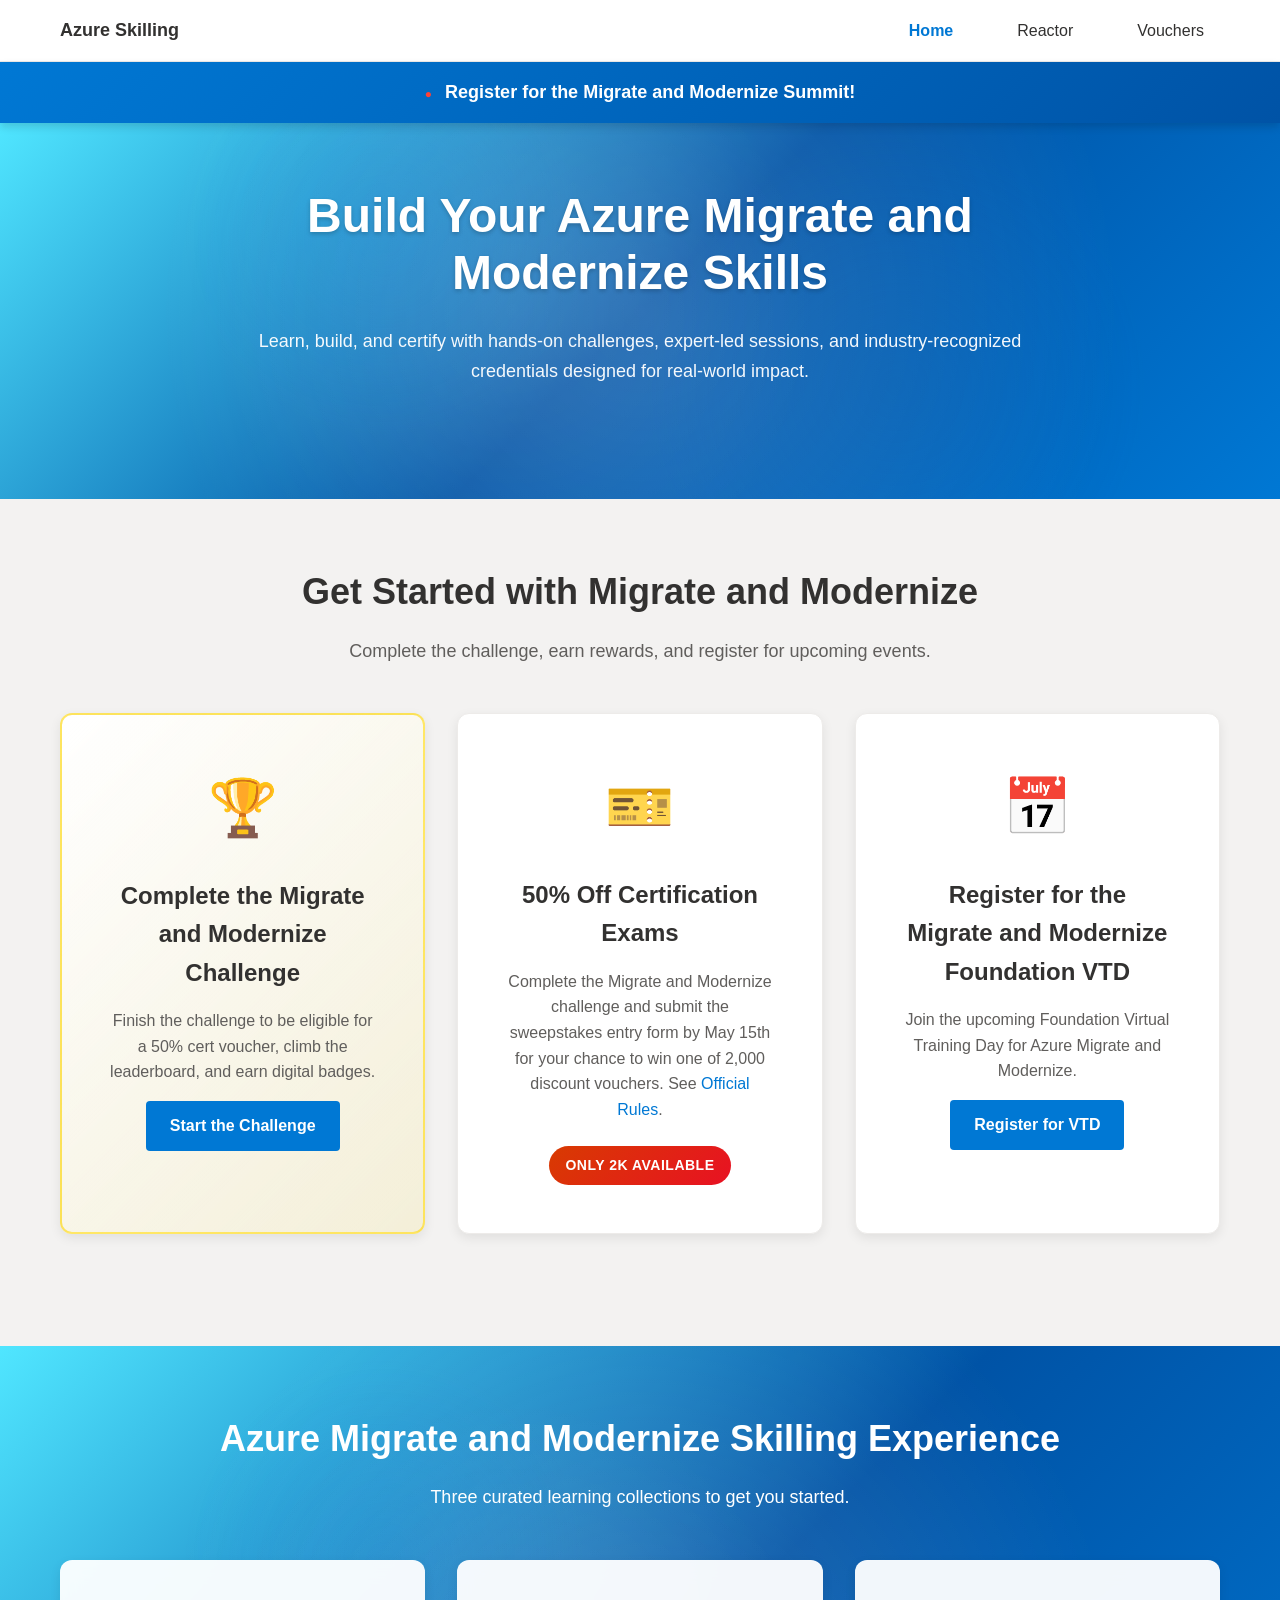
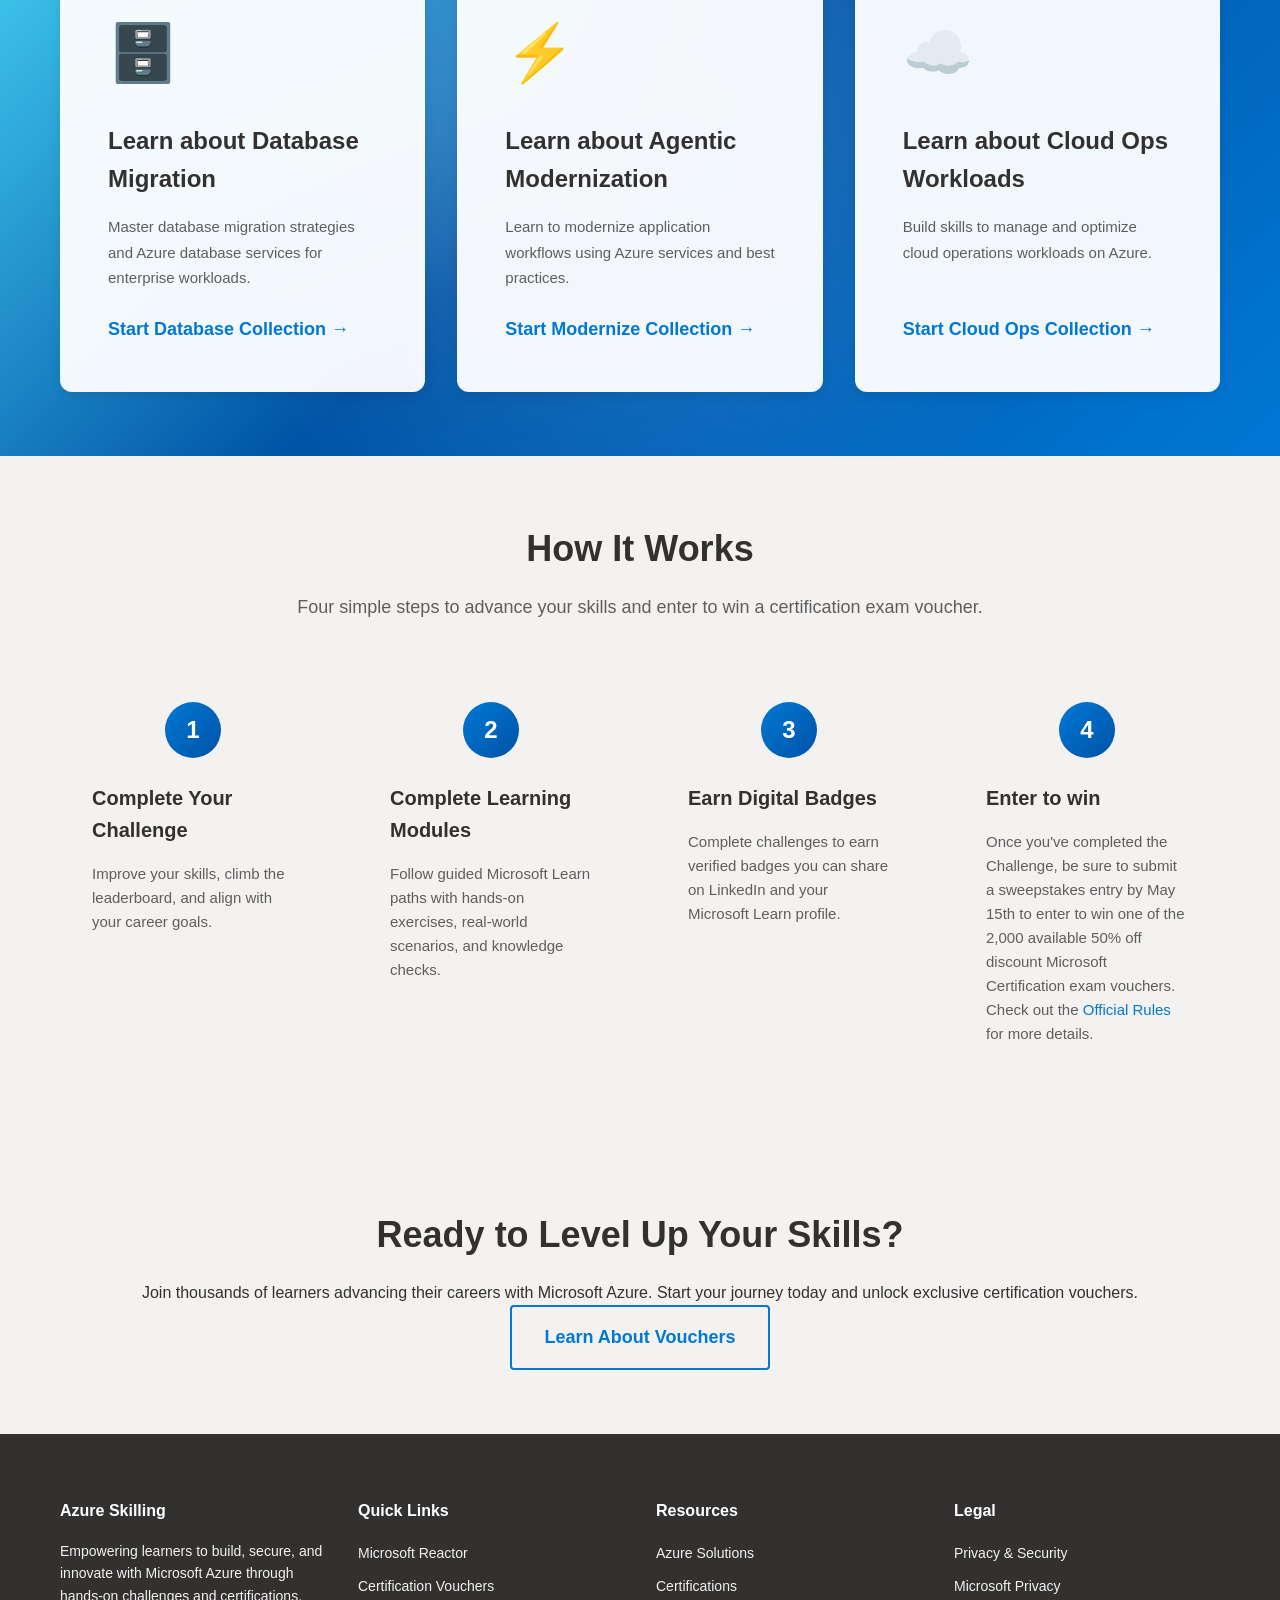
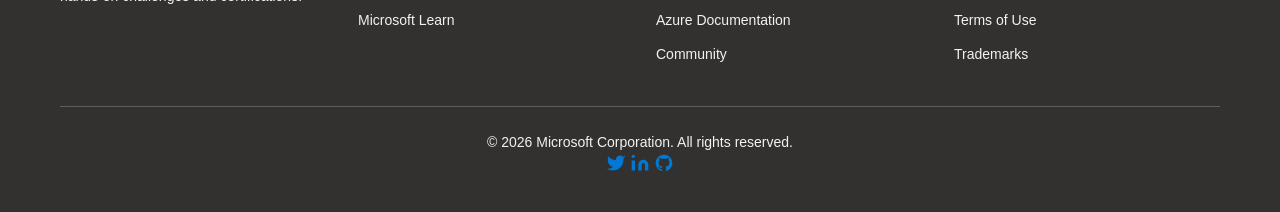
==== commit 7f8464c7: "Update banner links, font size, and reorder skilling cards - Update all banner links to microsoft.co" ====
--- a/index.html
+++ b/index.html
@@ -44,7 +44,7 @@
     <!-- Event Ribbon -->
     <div class="event-ribbon" role="banner">
         <div class="container">
-            <a href="https://msevents.microsoft.com/event?id=2364825443" target="_blank" rel="noopener noreferrer" style="color: inherit; text-decoration: none;">
+            <a href="https://www.microsoft.com/en-us/events/launch-events/migrate-and-modernize-summit" target="_blank" rel="noopener noreferrer" style="color: inherit; text-decoration: none;">
                 <span class="live-indicator" aria-label="Live event">●</span>
                 <span class="event-text">Register for the Migrate and Modernize Summit!</span>
             </a>
@@ -102,33 +102,33 @@
             <p class="section-subtitle">Three curated learning collections to get you started.</p>
 
             <div class="experience-grid">
-                <!-- Card A: Cloud Ops -->
-                <a href="https://aka.ms/LearnCloudOpsWorkloads" class="experience-card reactor-card" target="_blank" rel="noopener noreferrer">
+                <!-- Card 1: Database Migration -->
+                <a href="https://aka.ms/LearnDB" class="experience-card reactor-card" target="_blank" rel="noopener noreferrer">
+                    <div class="experience-content">
+                        <div class="experience-icon">🗄️</div>
+                        <h3 class="experience-title">Learn about Database Migration</h3>
+                        <p class="experience-description">Master database migration strategies and Azure database services for enterprise workloads.</p>
+                        <span class="experience-cta">Start Database Collection →</span>
+                    </div>
+                </a>
+
+                <!-- Card 2: Agentic Modernization -->
+                <a href="https://aka.ms/LearnModernizeWorkflows" class="experience-card challenges-card" target="_blank" rel="noopener noreferrer">
+                    <div class="experience-content">
+                        <div class="experience-icon">⚡</div>
+                        <h3 class="experience-title">Learn about Agentic Modernization</h3>
+                        <p class="experience-description">Learn to modernize application workflows using Azure services and best practices.</p>
+                        <span class="experience-cta">Start Modernize Collection →</span>
+                    </div>
+                </a>
+
+                <!-- Card 3: Cloud Ops -->
+                <a href="https://aka.ms/LearnCloudOpsWorkloads" class="experience-card blog-card" target="_blank" rel="noopener noreferrer">
                     <div class="experience-content">
                         <div class="experience-icon">☁️</div>
                         <h3 class="experience-title">Learn about Cloud Ops Workloads</h3>
                         <p class="experience-description">Build skills to manage and optimize cloud operations workloads on Azure.</p>
                         <span class="experience-cta">Start Cloud Ops Collection →</span>
-                    </div>
-                </a>
-
-                <!-- Card B: Modernize -->
-                <a href="https://aka.ms/LearnModernizeWorkflows" class="experience-card challenges-card" target="_blank" rel="noopener noreferrer">
-                    <div class="experience-content">
-                        <div class="experience-icon">⚡</div>
-                        <h3 class="experience-title">Learn how to Modernize Workflows</h3>
-                        <p class="experience-description">Learn to modernize application workflows using Azure services and best practices.</p>
-                        <span class="experience-cta">Start Modernize Collection →</span>
-                    </div>
-                </a>
-
-                <!-- Card C: Database & Migration -->
-                <a href="https://aka.ms/LearnDB" class="experience-card blog-card" target="_blank" rel="noopener noreferrer">
-                    <div class="experience-content">
-                        <div class="experience-icon">🗄️</div>
-                        <h3 class="experience-title">Learn about Databases</h3>
-                        <p class="experience-description">Master database migration strategies and Azure database services for enterprise workloads.</p>
-                        <span class="experience-cta">Start Database Collection →</span>
                     </div>
                 </a>
             </div>
--- a/styles.css
+++ b/styles.css
@@ -116,7 +116,7 @@
     color: var(--color-white);
     padding: var(--spacing-sm) 0;
     text-align: center;
-    font-size: var(--font-size-small);
+    font-size: var(--font-size-large);
     font-weight: 600;
     position: sticky;
     top: 0;
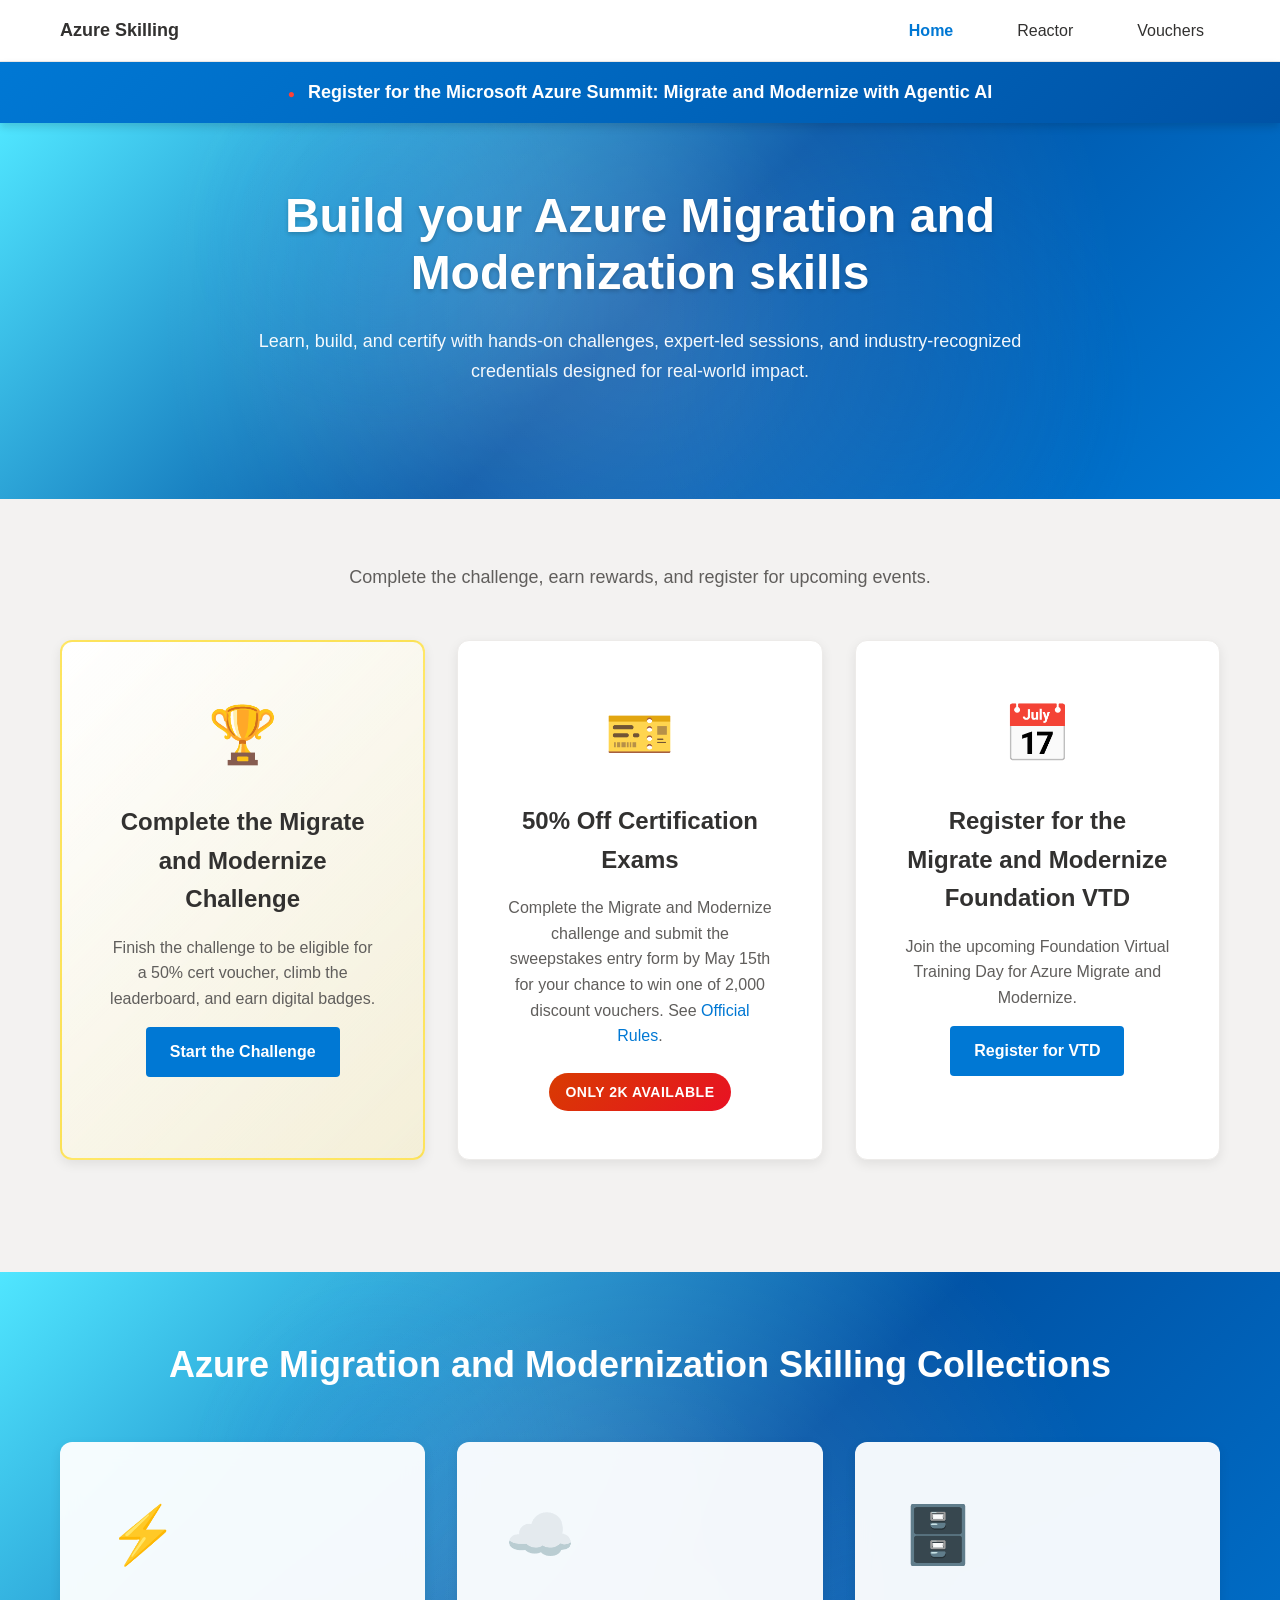
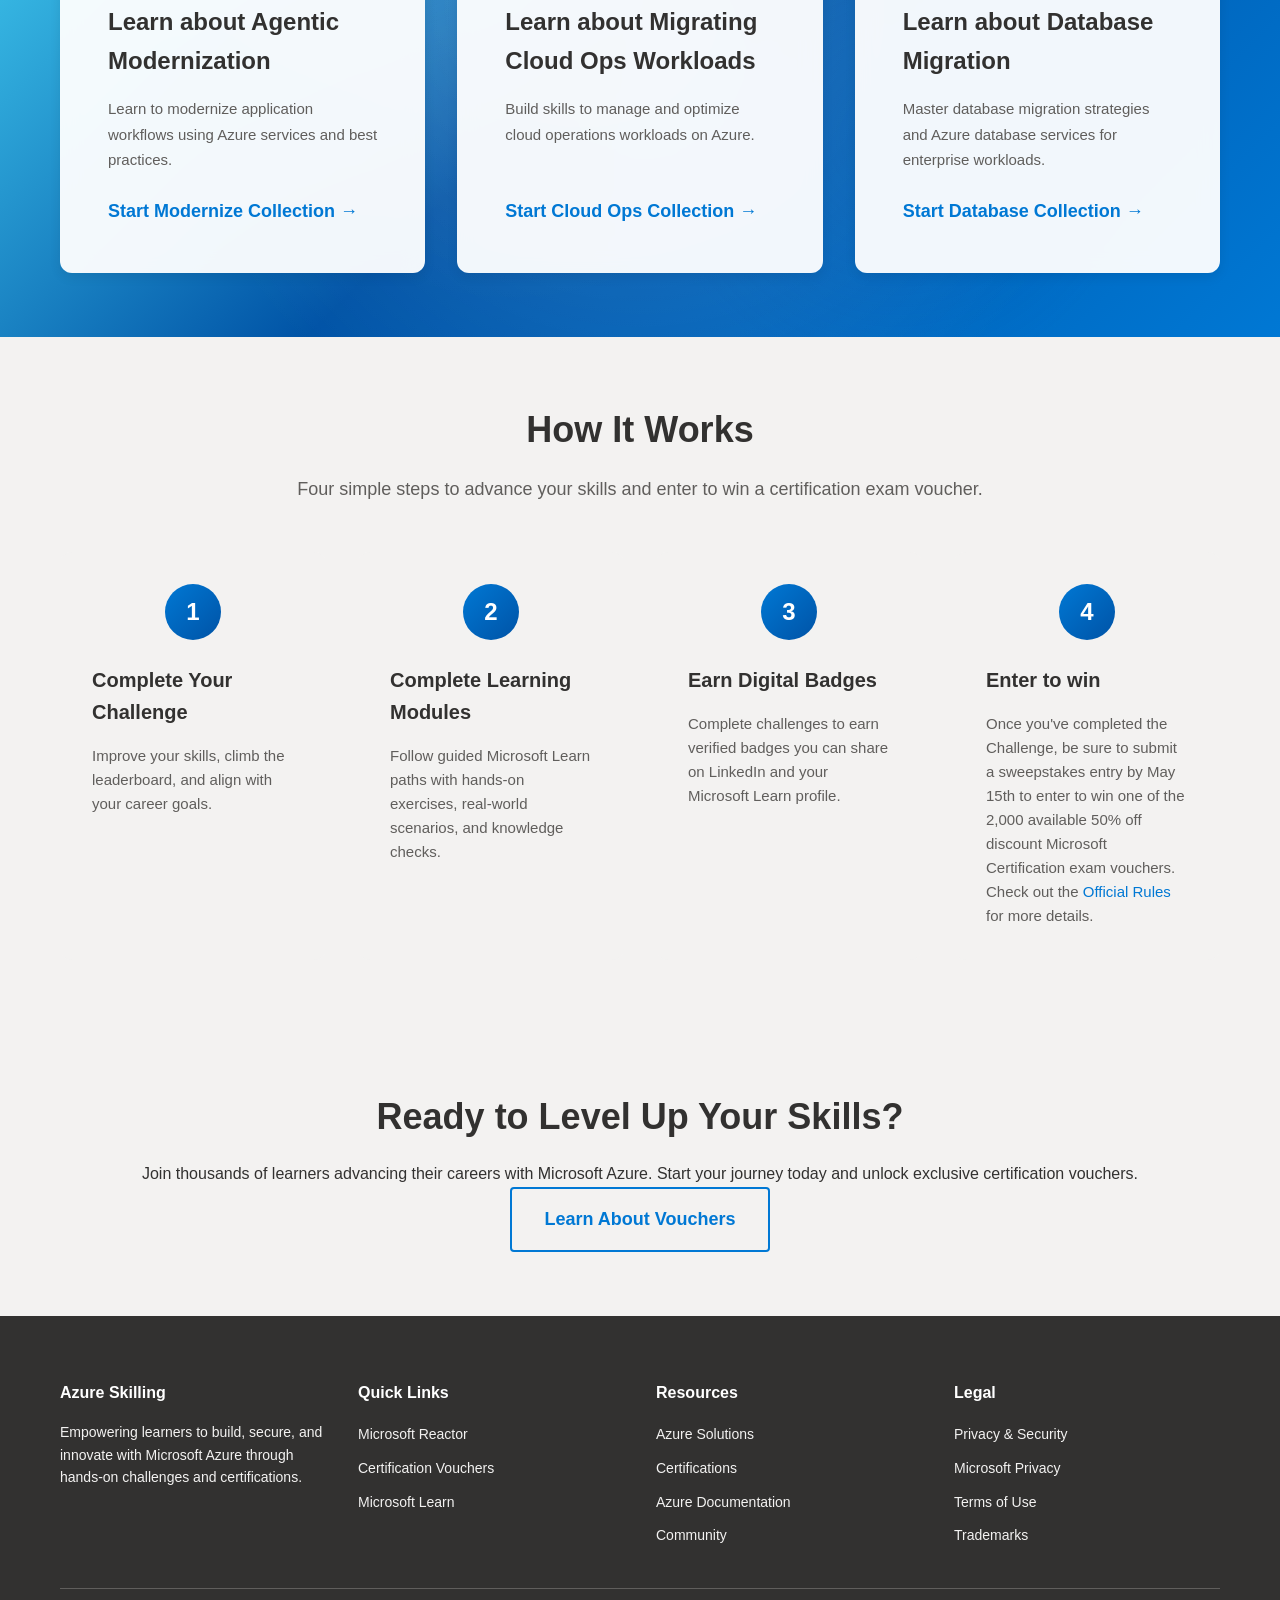
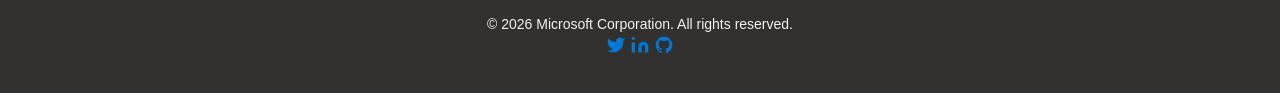
==== commit f5d75ee2: "Update banner text, hero title, section headers, and card order - Banner: 'Register for the Microsof" ====
--- a/index.html
+++ b/index.html
@@ -46,7 +46,7 @@
         <div class="container">
             <a href="https://www.microsoft.com/en-us/events/launch-events/migrate-and-modernize-summit" target="_blank" rel="noopener noreferrer" style="color: inherit; text-decoration: none;">
                 <span class="live-indicator" aria-label="Live event">●</span>
-                <span class="event-text">Register for the Migrate and Modernize Summit!</span>
+                <span class="event-text">Register for the Microsoft Azure Summit: Migrate and Modernize with Agentic AI</span>
             </a>
         </div>
     </div>
@@ -55,7 +55,7 @@
     <section class="hero" role="main">
         <div class="hero-banner"></div>
         <div class="container">
-            <h1 class="hero-title">Build Your Azure Migrate and Modernize Skills</h1>
+            <h1 class="hero-title">Build your Azure Migration and Modernization skills</h1>
             <p class="hero-subtitle">Learn, build, and certify with hands-on challenges, expert-led sessions, and industry-recognized credentials designed for real-world impact.</p>
         </div>
     </section>
@@ -63,7 +63,6 @@
     <!-- Top Cards Section -->
     <section class="vouchers">
         <div class="container">
-            <h2 class="section-title">Get Started with Migrate and Modernize</h2>
             <p class="section-subtitle">Complete the challenge, earn rewards, and register for upcoming events.</p>
 
             <div class="vouchers-grid">
@@ -98,22 +97,11 @@
     <section class="skilling-experience">
         <div class="hero-banner"></div>
         <div class="container">
-            <h2 class="section-title">Azure Migrate and Modernize Skilling Experience</h2>
-            <p class="section-subtitle">Three curated learning collections to get you started.</p>
+            <h2 class="section-title">Azure Migration and Modernization Skilling Collections</h2>
 
             <div class="experience-grid">
-                <!-- Card 1: Database Migration -->
-                <a href="https://aka.ms/LearnDB" class="experience-card reactor-card" target="_blank" rel="noopener noreferrer">
-                    <div class="experience-content">
-                        <div class="experience-icon">🗄️</div>
-                        <h3 class="experience-title">Learn about Database Migration</h3>
-                        <p class="experience-description">Master database migration strategies and Azure database services for enterprise workloads.</p>
-                        <span class="experience-cta">Start Database Collection →</span>
-                    </div>
-                </a>
-
-                <!-- Card 2: Agentic Modernization -->
-                <a href="https://aka.ms/LearnModernizeWorkflows" class="experience-card challenges-card" target="_blank" rel="noopener noreferrer">
+                <!-- Card 1: Agentic Modernization -->
+                <a href="https://aka.ms/LearnModernizeWorkflows" class="experience-card reactor-card" target="_blank" rel="noopener noreferrer">
                     <div class="experience-content">
                         <div class="experience-icon">⚡</div>
                         <h3 class="experience-title">Learn about Agentic Modernization</h3>
@@ -122,13 +110,23 @@
                     </div>
                 </a>
 
-                <!-- Card 3: Cloud Ops -->
-                <a href="https://aka.ms/LearnCloudOpsWorkloads" class="experience-card blog-card" target="_blank" rel="noopener noreferrer">
+                <!-- Card 2: Cloud Ops -->
+                <a href="https://aka.ms/LearnCloudOpsWorkloads" class="experience-card challenges-card" target="_blank" rel="noopener noreferrer">
                     <div class="experience-content">
                         <div class="experience-icon">☁️</div>
-                        <h3 class="experience-title">Learn about Cloud Ops Workloads</h3>
+                        <h3 class="experience-title">Learn about Migrating Cloud Ops Workloads</h3>
                         <p class="experience-description">Build skills to manage and optimize cloud operations workloads on Azure.</p>
                         <span class="experience-cta">Start Cloud Ops Collection →</span>
+                    </div>
+                </a>
+
+                <!-- Card 3: Database Migration -->
+                <a href="https://aka.ms/LearnDB" class="experience-card blog-card" target="_blank" rel="noopener noreferrer">
+                    <div class="experience-content">
+                        <div class="experience-icon">🗄️</div>
+                        <h3 class="experience-title">Learn about Database Migration</h3>
+                        <p class="experience-description">Master database migration strategies and Azure database services for enterprise workloads.</p>
+                        <span class="experience-cta">Start Database Collection →</span>
                     </div>
                 </a>
             </div>
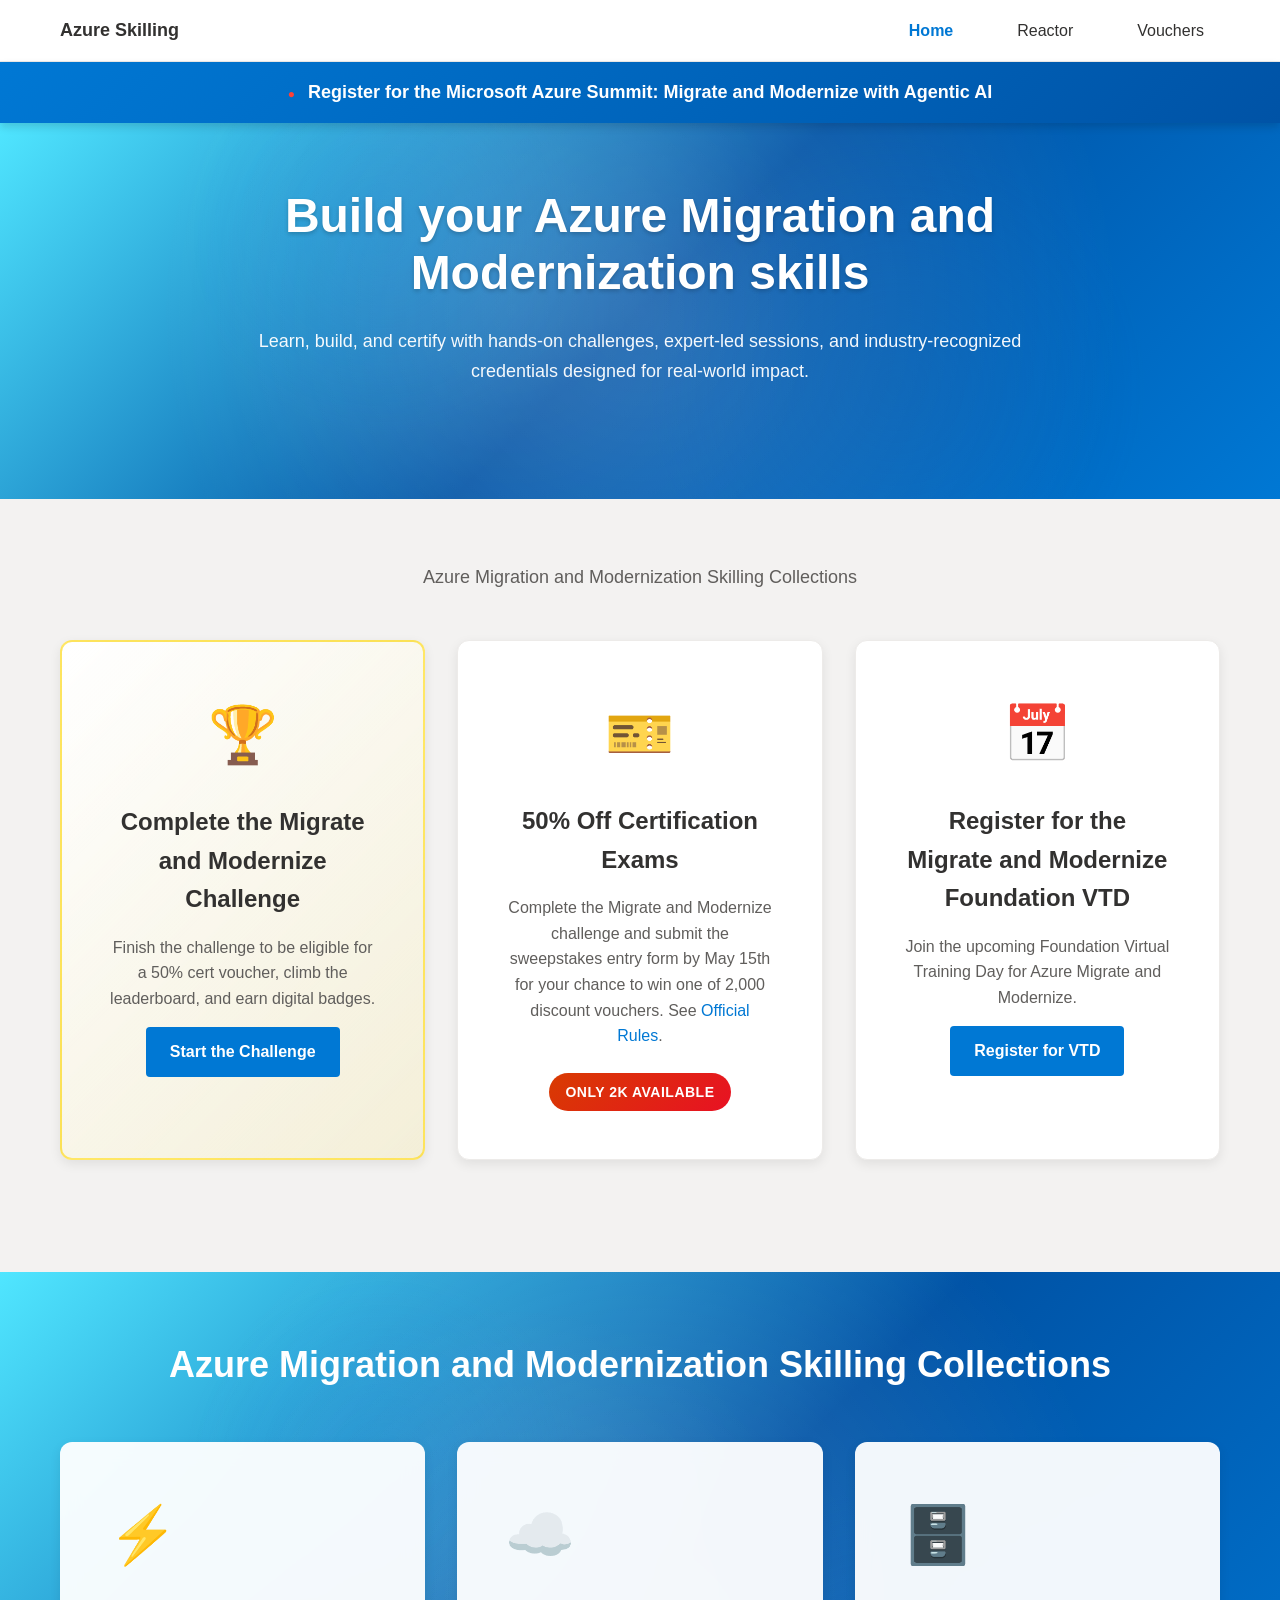
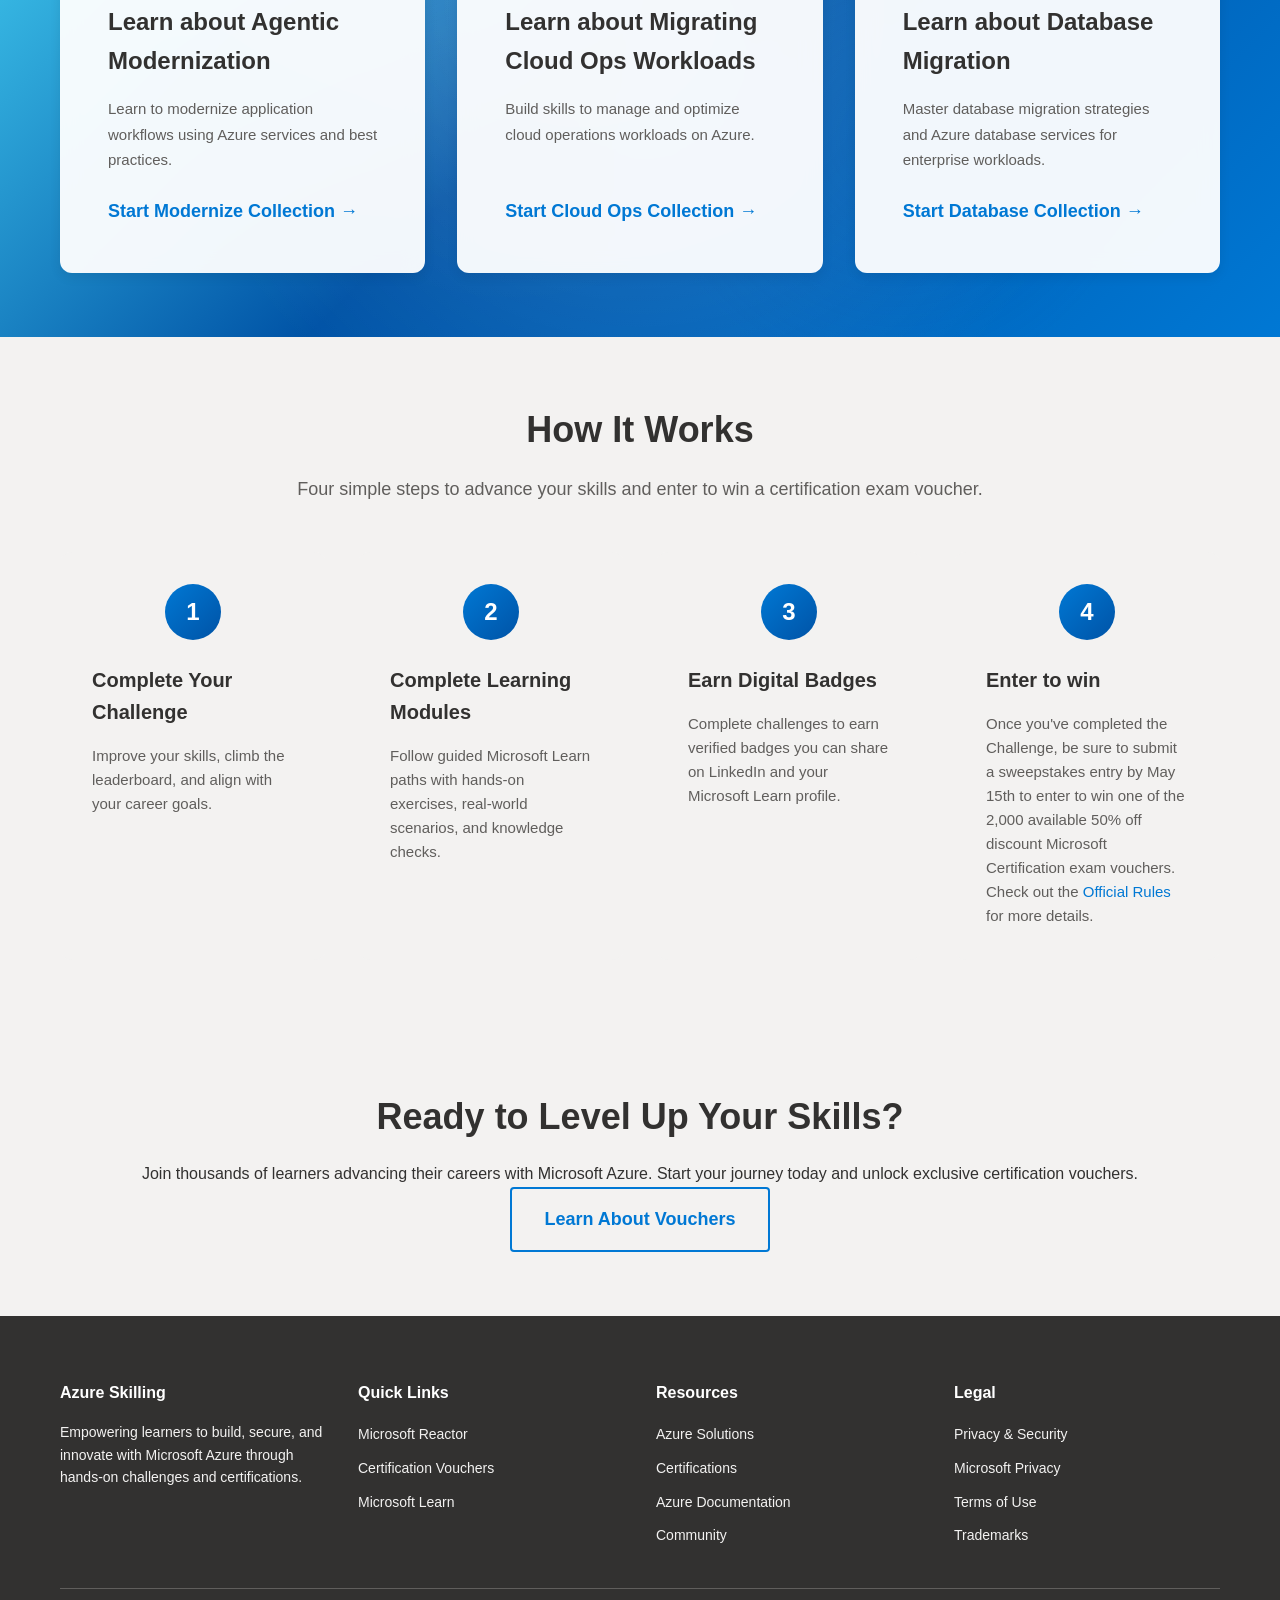
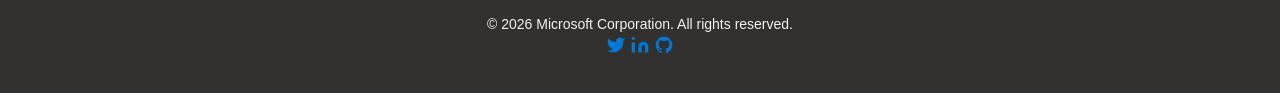
==== commit ee5a99f6: "Update top cards subtitle to Azure Migration and Modernization Skilling Collections Co-Authored-By: " ====
--- a/index.html
+++ b/index.html
@@ -63,7 +63,7 @@
     <!-- Top Cards Section -->
     <section class="vouchers">
         <div class="container">
-            <p class="section-subtitle">Complete the challenge, earn rewards, and register for upcoming events.</p>
+            <p class="section-subtitle">Azure Migration and Modernization Skilling Collections</p>
 
             <div class="vouchers-grid">
                 <!-- Card 1: Complete the Challenge -->
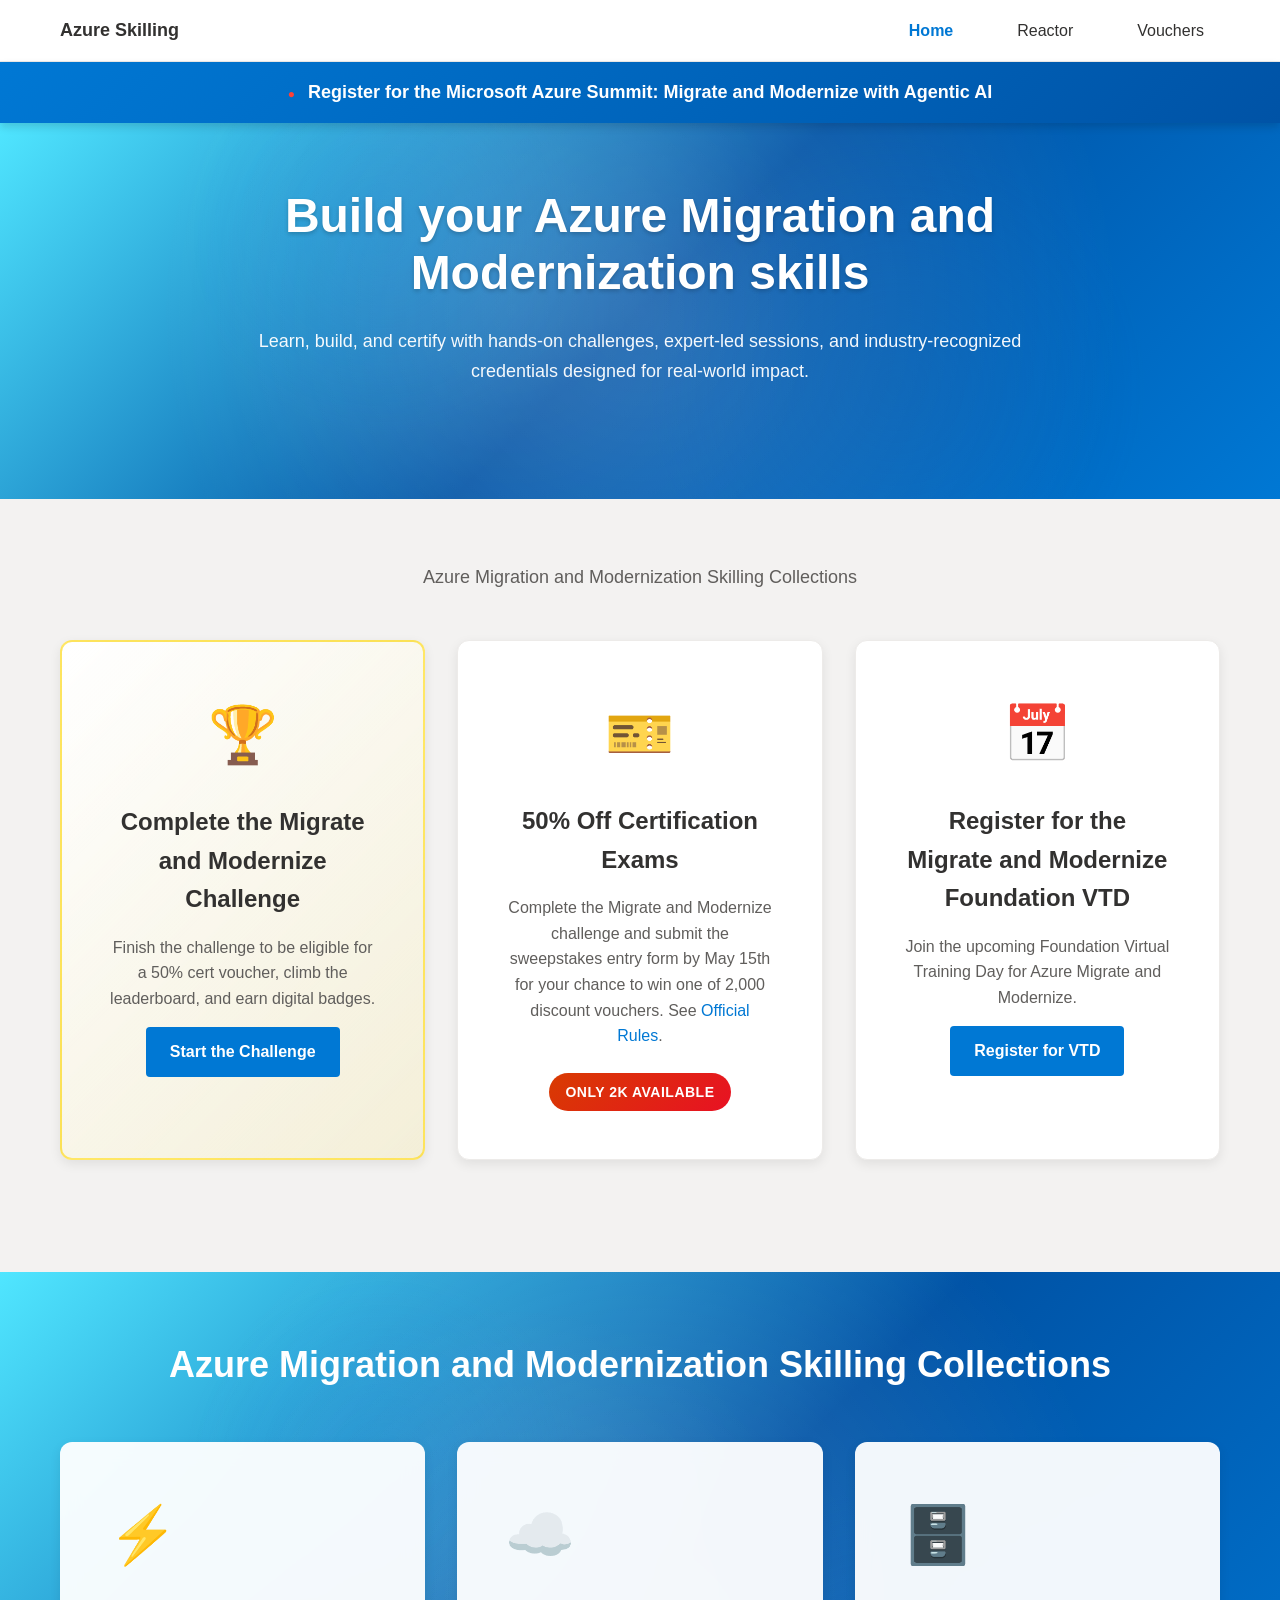
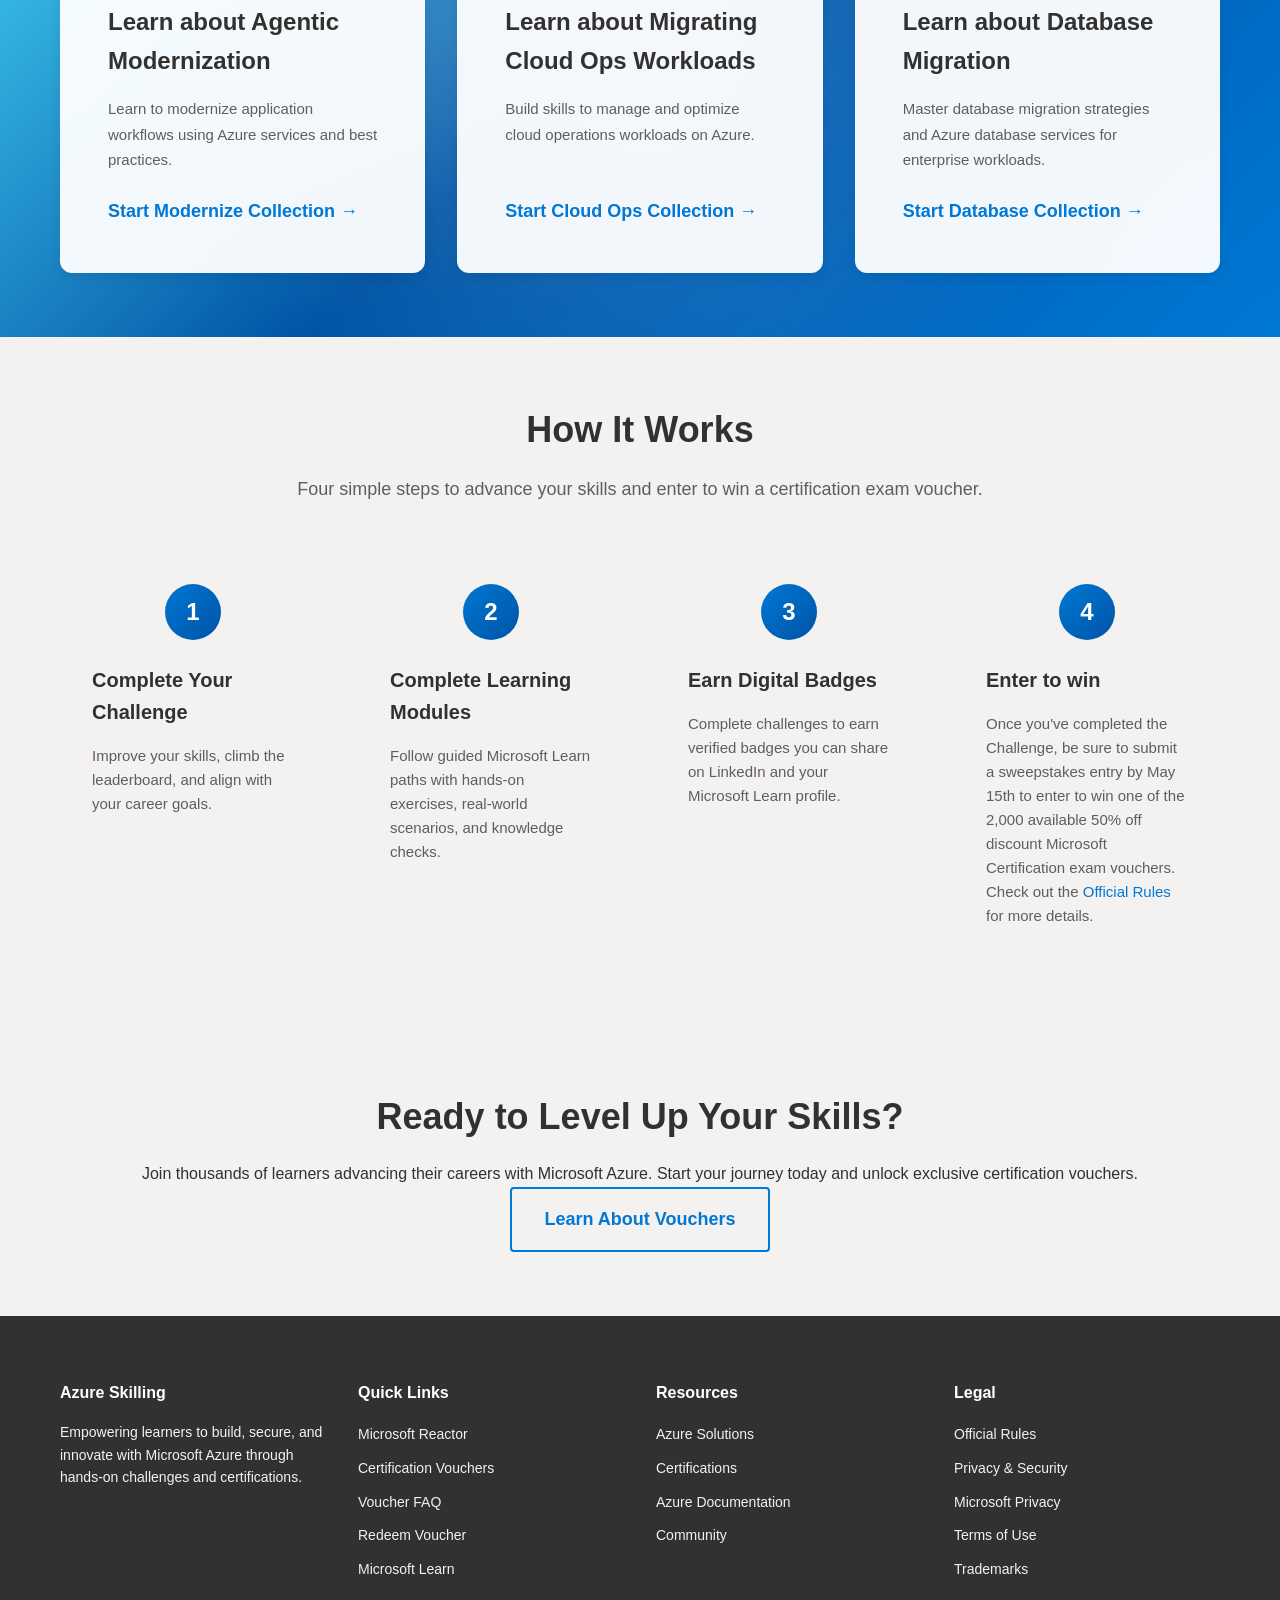
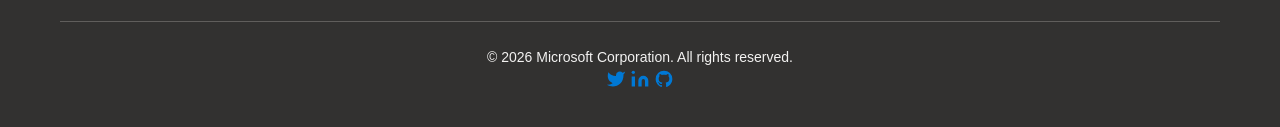
==== commit bcb76a00: "Add FAQ and Redeem Voucher pages; add footer links to all pages Co-Authored-By: Claude Sonnet 4.6 <n" ====
--- a/index.html
+++ b/index.html
@@ -192,6 +192,8 @@
                     <ul class="footer-links">
                         <li><a href="reactor.html">Microsoft Reactor</a></li>
                         <li><a href="vouchers.html">Certification Vouchers</a></li>
+                        <li><a href="faq.html">Voucher FAQ</a></li>
+                        <li><a href="redeem.html">Redeem Voucher</a></li>
                         <li><a href="https://learn.microsoft.com" target="_blank" rel="noopener noreferrer">Microsoft Learn</a></li>
                     </ul>
                 </div>
@@ -209,6 +211,7 @@
                 <div class="footer-column">
                     <h4 class="footer-heading">Legal</h4>
                     <ul class="footer-links">
+                        <li><a href="official-rules.html">Official Rules</a></li>
                         <li><a href="privacy.html">Privacy & Security</a></li>
                         <li><a href="https://privacy.microsoft.com/en-us/privacystatement" target="_blank" rel="noopener noreferrer">Microsoft Privacy</a></li>
                         <li><a href="https://www.microsoft.com/en-us/legal/terms-of-use" target="_blank" rel="noopener noreferrer">Terms of Use</a></li>
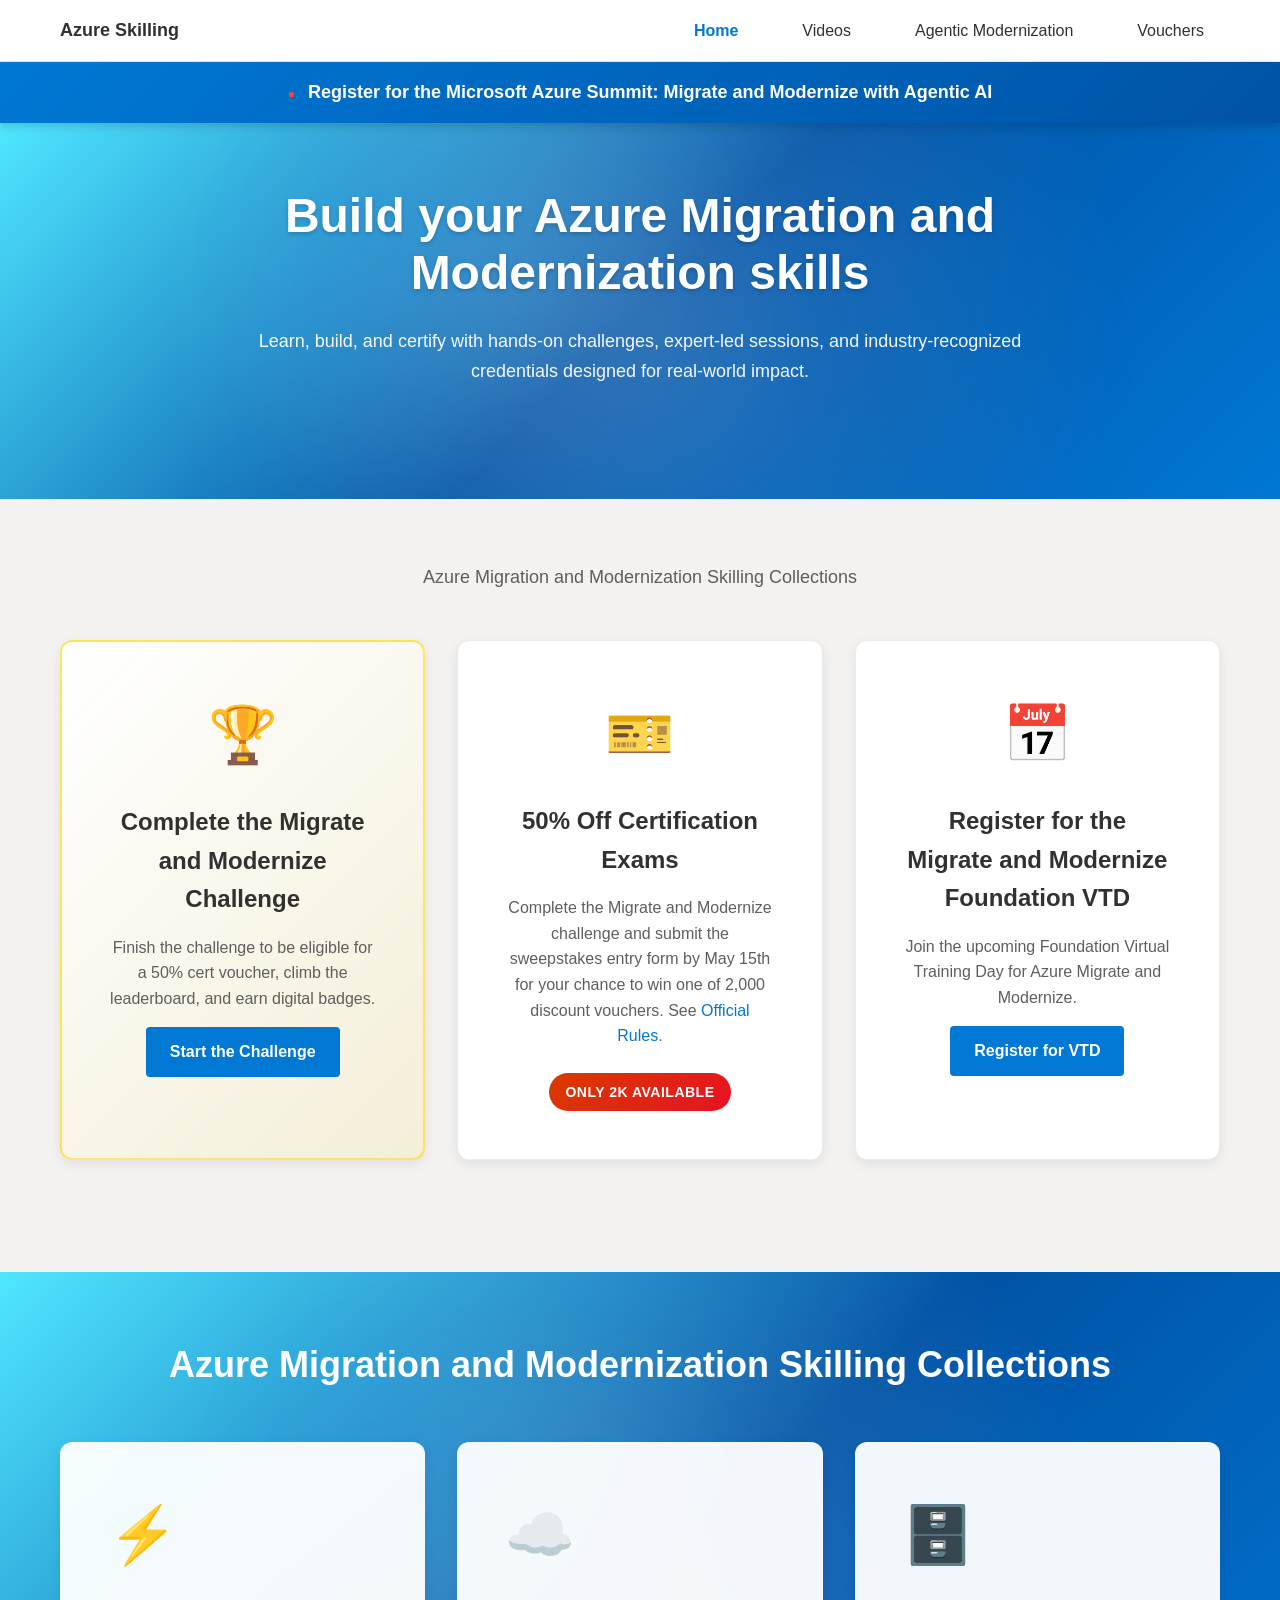
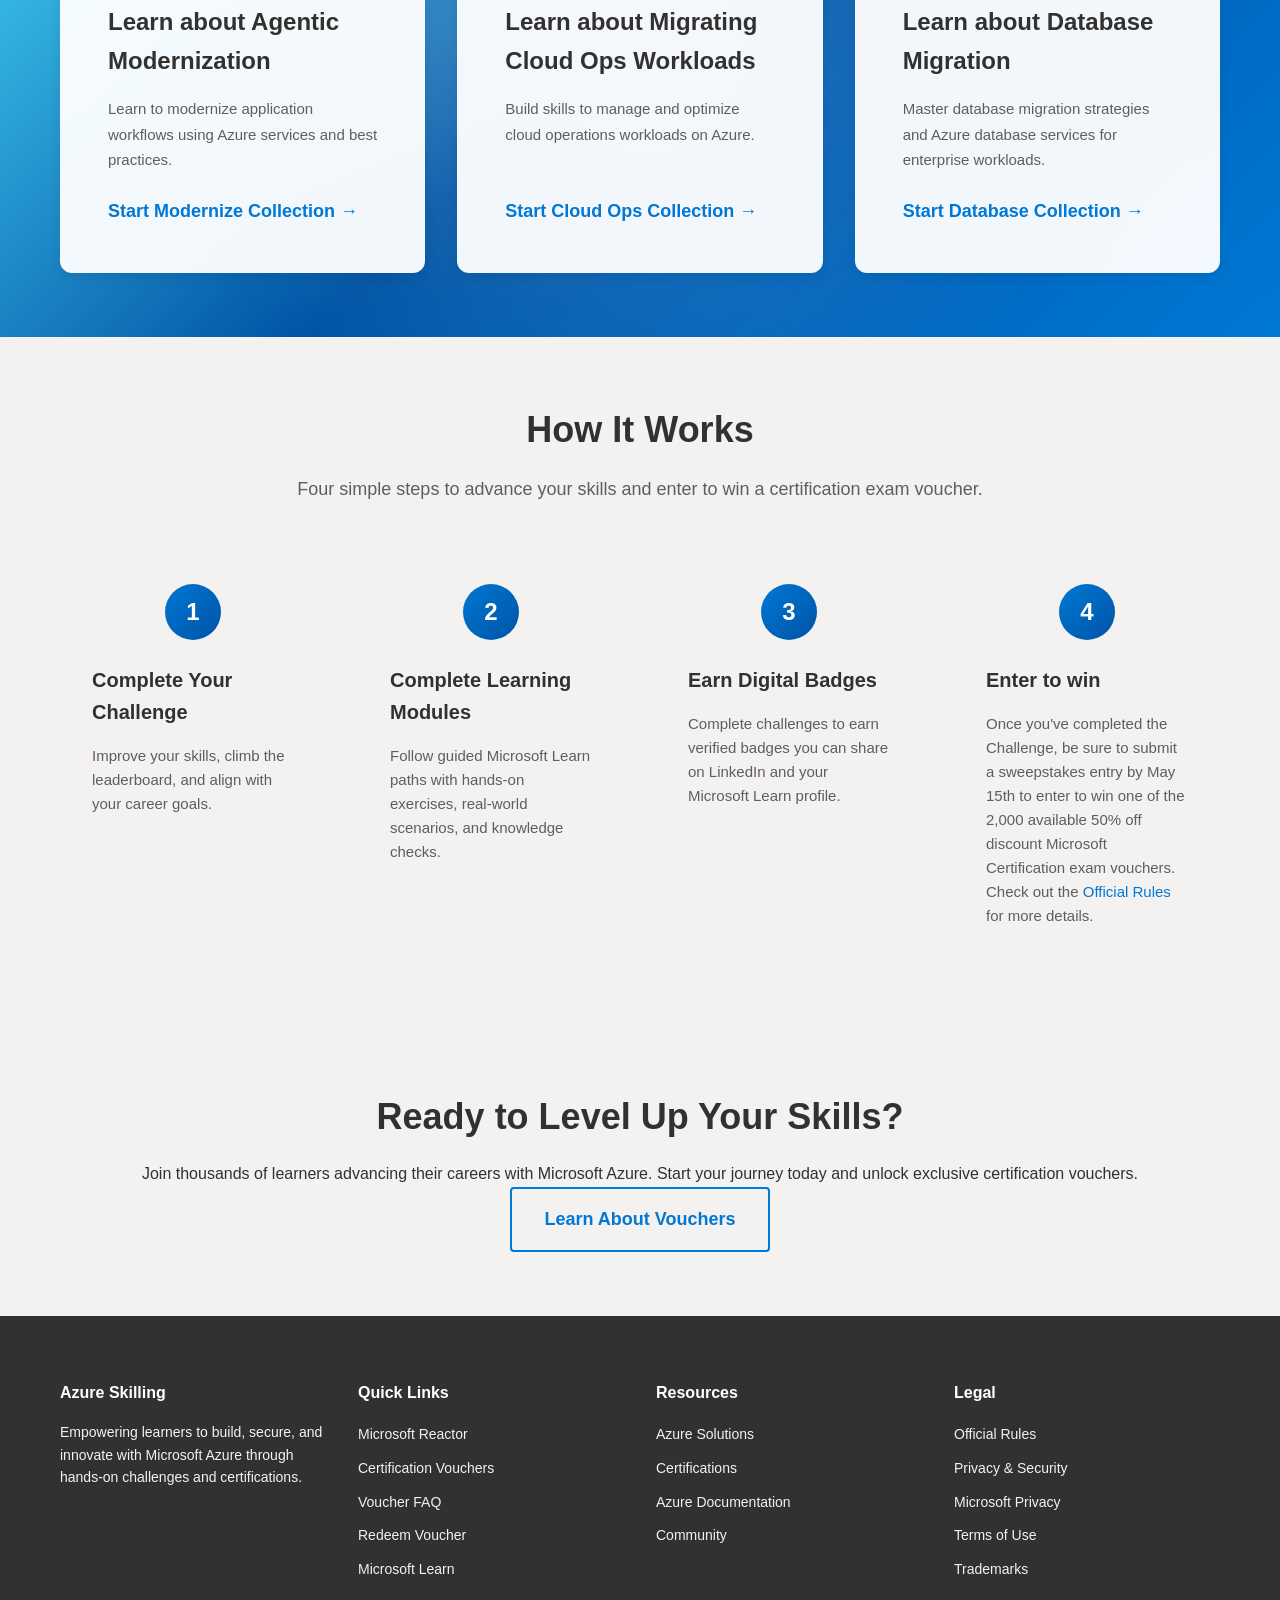
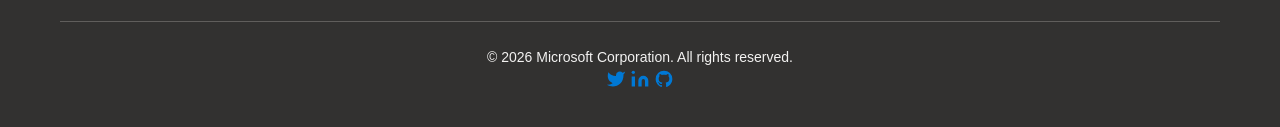
==== commit 09b86522: "Add Videos and Agentic Modernization pages with video grid and learning path cards - Rename Reactor " ====
--- a/index.html
+++ b/index.html
@@ -32,7 +32,8 @@
             </div>
             <ul class="nav-links">
                 <li><a href="index.html" class="nav-link active">Home</a></li>
-                <li><a href="reactor.html" class="nav-link">Reactor</a></li>
+                <li><a href="reactor.html" class="nav-link">Videos</a></li>
+                <li><a href="agentic.html" class="nav-link">Agentic Modernization</a></li>
                 <li><a href="vouchers.html" class="nav-link">Vouchers</a></li>
             </ul>
             <button class="nav-toggle" aria-label="Toggle navigation" aria-expanded="false">
--- a/styles.css
+++ b/styles.css
@@ -1511,6 +1511,366 @@
 }
 
 /* ==========================================
+   CHALLENGE BANNER
+   ========================================== */
+.challenge-banner {
+    background: linear-gradient(135deg, #0053a6 0%, #0078d4 100%);
+    color: var(--color-white);
+    padding: var(--spacing-md) 0;
+    box-shadow: var(--shadow-md);
+}
+
+.challenge-banner-inner {
+    display: flex;
+    align-items: center;
+    justify-content: space-between;
+    gap: var(--spacing-lg);
+    flex-wrap: wrap;
+}
+
+.challenge-banner-text {
+    display: flex;
+    align-items: center;
+    gap: var(--spacing-md);
+    font-size: var(--font-size-base);
+    line-height: 1.5;
+}
+
+.challenge-banner-icon {
+    font-size: 32px;
+    flex-shrink: 0;
+}
+
+.challenge-banner .btn-primary {
+    flex-shrink: 0;
+    white-space: nowrap;
+    background: var(--color-white);
+    color: var(--color-azure-blue);
+    border-color: var(--color-white);
+}
+
+.challenge-banner .btn-primary:hover {
+    background: var(--color-gray-lightest);
+    border-color: var(--color-gray-lightest);
+}
+
+@media (max-width: 768px) {
+    .challenge-banner-inner {
+        flex-direction: column;
+        text-align: center;
+    }
+    .challenge-banner-text {
+        flex-direction: column;
+        text-align: center;
+    }
+}
+
+/* ==========================================
+   VIDEO GRID SECTION
+   ========================================== */
+.videos-section {
+    padding: var(--spacing-xxl) 0;
+    background: var(--color-gray-lightest);
+}
+
+.videos-section-header {
+    text-align: center;
+    margin-bottom: var(--spacing-xl);
+}
+
+.videos-section-title {
+    font-size: var(--font-size-h2);
+    color: var(--color-gray);
+    margin-bottom: var(--spacing-sm);
+}
+
+.videos-section-subtitle {
+    font-size: var(--font-size-large);
+    color: var(--color-gray-light);
+}
+
+.video-featured-section {
+    padding: var(--spacing-xxl) 0;
+    background: var(--color-white);
+}
+
+.video-featured-grid {
+    display: grid;
+    grid-template-columns: 1fr 1fr;
+    gap: var(--spacing-xl);
+}
+
+.video-featured-card {
+    background: var(--color-white);
+    border-radius: var(--border-radius-lg);
+    overflow: hidden;
+    box-shadow: var(--shadow-lg);
+    transition: transform var(--transition-base), box-shadow var(--transition-base);
+    border: 2px solid var(--color-azure-blue);
+    text-decoration: none;
+    color: inherit;
+    display: block;
+}
+
+.video-featured-card:hover {
+    transform: translateY(-4px);
+    box-shadow: var(--shadow-xl);
+    color: inherit;
+}
+
+.video-thumb-wrap {
+    position: relative;
+    width: 100%;
+    padding-bottom: 56.25%;
+    overflow: hidden;
+    background: #000;
+}
+
+.video-thumb-wrap img {
+    position: absolute;
+    top: 0;
+    left: 0;
+    width: 100%;
+    height: 100%;
+    object-fit: cover;
+    transition: transform var(--transition-base);
+}
+
+.video-featured-card:hover .video-thumb-wrap img {
+    transform: scale(1.03);
+}
+
+.video-play-overlay {
+    position: absolute;
+    top: 50%;
+    left: 50%;
+    transform: translate(-50%, -50%);
+    width: 68px;
+    height: 68px;
+    background: rgba(0, 120, 212, 0.88);
+    border-radius: 50%;
+    display: flex;
+    align-items: center;
+    justify-content: center;
+    transition: transform var(--transition-base), background var(--transition-base);
+    backdrop-filter: blur(2px);
+}
+
+.video-featured-card:hover .video-play-overlay {
+    transform: translate(-50%, -50%) scale(1.12);
+    background: var(--color-azure-blue);
+}
+
+.play-triangle {
+    width: 0;
+    height: 0;
+    border-style: solid;
+    border-width: 13px 0 13px 24px;
+    border-color: transparent transparent transparent white;
+    margin-left: 5px;
+}
+
+.video-featured-badge {
+    position: absolute;
+    top: 12px;
+    left: 12px;
+    background: var(--color-azure-blue);
+    color: white;
+    font-size: 11px;
+    font-weight: 700;
+    padding: 4px 12px;
+    border-radius: 20px;
+    text-transform: uppercase;
+    letter-spacing: 0.6px;
+}
+
+.video-card-body {
+    padding: var(--spacing-md) var(--spacing-lg);
+}
+
+.video-card-title {
+    font-size: var(--font-size-h4);
+    font-weight: 600;
+    color: var(--color-gray);
+    margin-bottom: var(--spacing-xs);
+    line-height: var(--line-height-heading);
+}
+
+.video-card-desc {
+    font-size: var(--font-size-small);
+    color: var(--color-gray-light);
+    line-height: var(--line-height-base);
+    margin-bottom: var(--spacing-sm);
+}
+
+.video-watch-cta {
+    display: inline-flex;
+    align-items: center;
+    gap: 6px;
+    font-size: var(--font-size-small);
+    font-weight: 600;
+    color: var(--color-azure-blue);
+}
+
+.video-watch-cta:hover {
+    color: var(--color-purple);
+}
+
+/* Regular video grid (3 columns) */
+.video-reg-grid {
+    display: grid;
+    grid-template-columns: repeat(3, 1fr);
+    gap: var(--spacing-md);
+}
+
+.video-reg-card {
+    background: var(--color-white);
+    border-radius: var(--border-radius-md);
+    overflow: hidden;
+    box-shadow: var(--shadow-sm);
+    transition: transform var(--transition-base), box-shadow var(--transition-base);
+    border: 1px solid var(--color-gray-lighter);
+    text-decoration: none;
+    color: inherit;
+    display: block;
+}
+
+.video-reg-card:hover {
+    transform: translateY(-3px);
+    box-shadow: var(--shadow-md);
+    color: inherit;
+}
+
+.video-reg-card .video-play-overlay {
+    width: 52px;
+    height: 52px;
+}
+
+.video-reg-card .play-triangle {
+    border-width: 10px 0 10px 18px;
+    margin-left: 4px;
+}
+
+.video-reg-card .video-card-body {
+    padding: var(--spacing-sm) var(--spacing-md);
+}
+
+.video-reg-card .video-card-title {
+    font-size: var(--font-size-base);
+}
+
+/* ==========================================
+   LEARNING PATH CARDS
+   ========================================== */
+.learning-section {
+    padding: var(--spacing-xxl) 0;
+    background: var(--color-white);
+}
+
+.learning-section-header {
+    text-align: center;
+    margin-bottom: var(--spacing-xl);
+}
+
+.learning-section-title {
+    font-size: var(--font-size-h2);
+    color: var(--color-gray);
+    margin-bottom: var(--spacing-sm);
+}
+
+.learning-section-subtitle {
+    font-size: var(--font-size-large);
+    color: var(--color-gray-light);
+}
+
+.learning-cards-grid {
+    display: grid;
+    grid-template-columns: repeat(3, 1fr);
+    gap: var(--spacing-lg);
+}
+
+.learning-path-card {
+    background: var(--color-white);
+    border-radius: var(--border-radius-lg);
+    padding: var(--spacing-xl);
+    box-shadow: var(--shadow-md);
+    border-top: 4px solid var(--color-azure-blue);
+    transition: transform var(--transition-base), box-shadow var(--transition-base);
+    display: flex;
+    flex-direction: column;
+    text-decoration: none;
+    color: inherit;
+}
+
+.learning-path-card:hover {
+    transform: translateY(-5px);
+    box-shadow: var(--shadow-lg);
+    color: inherit;
+}
+
+.learning-path-icon {
+    font-size: 42px;
+    margin-bottom: var(--spacing-md);
+}
+
+.learning-path-tag {
+    font-size: 11px;
+    font-weight: 700;
+    text-transform: uppercase;
+    letter-spacing: 0.8px;
+    color: var(--color-azure-blue);
+    margin-bottom: var(--spacing-xs);
+}
+
+.learning-path-title {
+    font-size: var(--font-size-h4);
+    font-weight: 600;
+    color: var(--color-gray);
+    margin-bottom: var(--spacing-xs);
+    line-height: var(--line-height-heading);
+}
+
+.learning-path-desc {
+    font-size: var(--font-size-small);
+    color: var(--color-gray-light);
+    line-height: var(--line-height-base);
+    flex-grow: 1;
+    margin-bottom: var(--spacing-md);
+}
+
+.learning-path-cta {
+    display: inline-flex;
+    align-items: center;
+    gap: 6px;
+    font-size: var(--font-size-small);
+    font-weight: 600;
+    color: var(--color-azure-blue);
+    margin-top: auto;
+}
+
+/* Responsive - video and learning grids */
+@media (max-width: 768px) {
+    .video-featured-grid {
+        grid-template-columns: 1fr;
+    }
+    .video-reg-grid {
+        grid-template-columns: 1fr;
+    }
+    .learning-cards-grid {
+        grid-template-columns: 1fr;
+    }
+}
+
+@media (min-width: 769px) and (max-width: 1024px) {
+    .video-reg-grid {
+        grid-template-columns: repeat(2, 1fr);
+    }
+    .learning-cards-grid {
+        grid-template-columns: repeat(2, 1fr);
+    }
+}
+
+/* ==========================================
    PRINT STYLES
    ========================================== */
 @media print {
